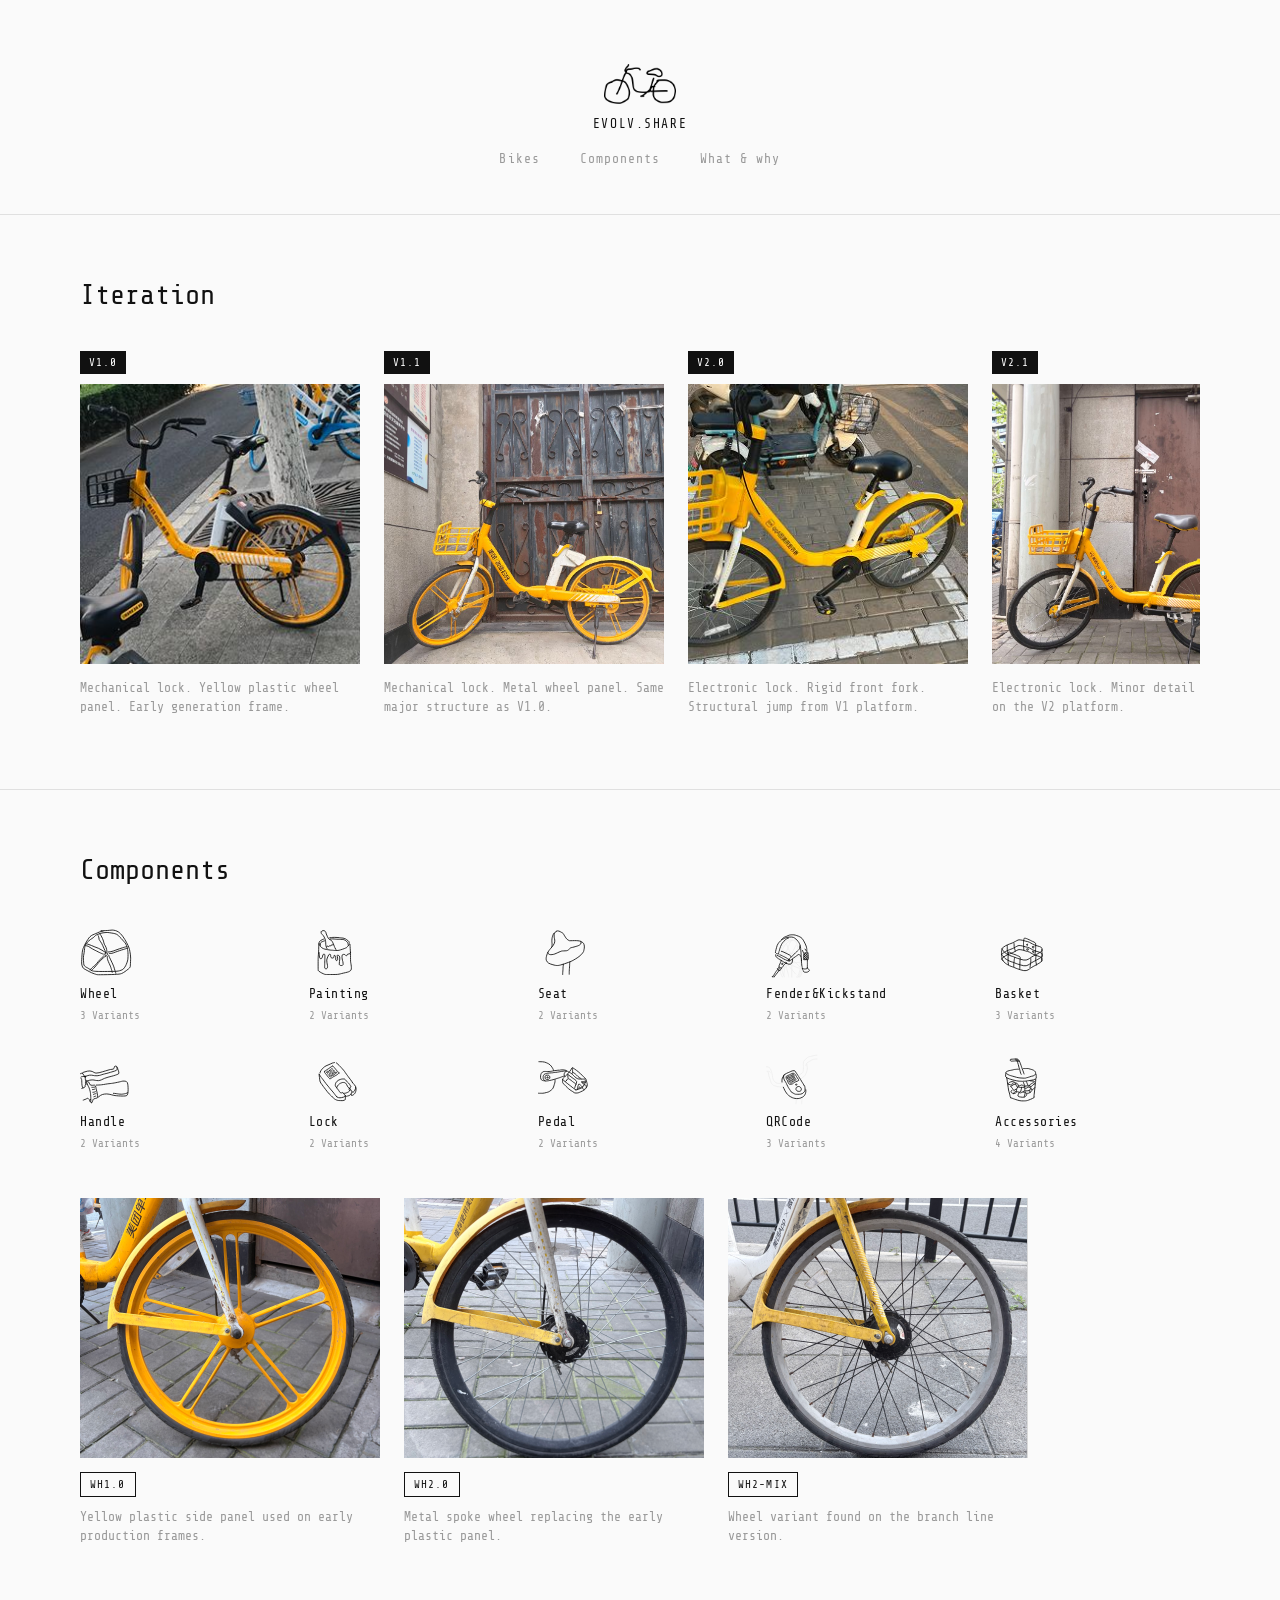
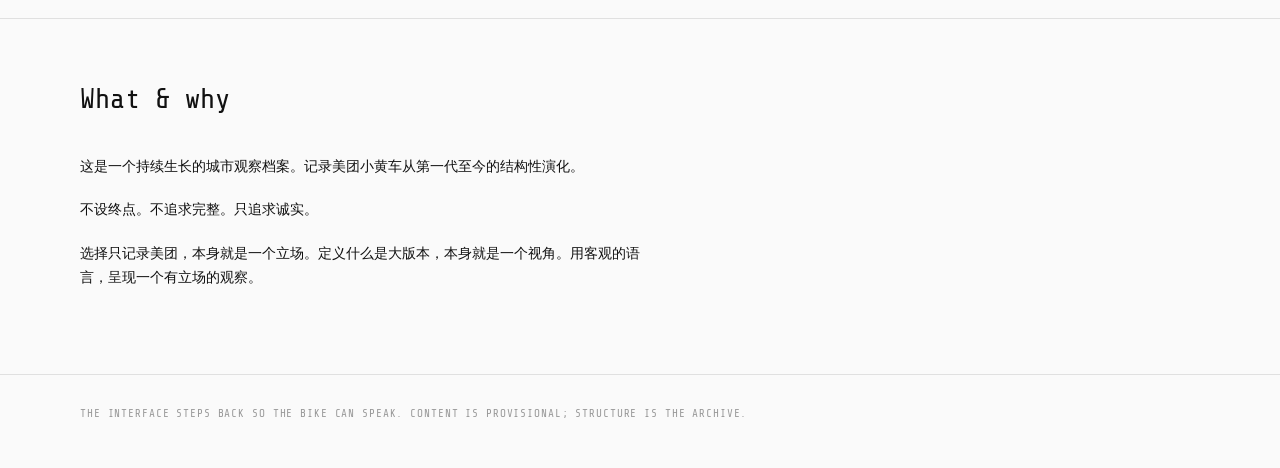
==== index.html @ 4252dbe6 "modal 白色卡片" ====
<!DOCTYPE html>
<html lang="en">
<head>
  <meta charset="UTF-8">
  <meta name="viewport" content="width=device-width, initial-scale=1.0">
  <title>Meituan Bike Archive</title>
  <link rel="preconnect" href="https://fonts.googleapis.com">
  <link rel="preconnect" href="https://fonts.gstatic.com" crossorigin>
  <link href="https://fonts.googleapis.com/css2?family=Share+Tech+Mono&display=swap" rel="stylesheet">
  <link rel="stylesheet" href="styles.css">
</head>
<body>

  <header class="site-header">
    <img class="site-logo" src="assets/icons/logo.png" alt="Meituan Bike Archive">
    <span class="site-title">Evolv.Share</span>
    <nav class="site-nav">
      <a href="#bikes">Bikes</a>
      <a href="#components">Components</a>
      <a href="#why">What &amp; why</a>
    </nav>
  </header>

  <main>

    <section class="section" id="bikes">
      <h2 class="section-label">Iteration</h2>
      <div class="carousel">
        <article class="bike-card">
          <span class="version-tag">V1.0</span>
          <div class="bike-img"><img src="assets/bikes/v1-0.jpg" alt="V1.0"></div>
          <p class="bike-desc">Mechanical lock. Yellow plastic wheel panel. Early generation frame.</p>
        </article>
        <article class="bike-card">
          <span class="version-tag">V1.1</span>
          <div class="bike-img"><img src="assets/bikes/v1-1.jpg" alt="V1.1"></div>
          <p class="bike-desc">Mechanical lock. Metal wheel panel. Same major structure as V1.0.</p>
        </article>
        <article class="bike-card">
          <span class="version-tag">V2.0</span>
          <div class="bike-img"><img src="assets/bikes/v2-0.jpg" alt="V2.0"></div>
          <p class="bike-desc">Electronic lock. Rigid front fork. Structural jump from V1 platform.</p>
        </article>
        <article class="bike-card">
          <span class="version-tag">V2.1</span>
          <div class="bike-img"><img src="assets/bikes/v2-1.jpg" alt="V2.1"></div>
          <p class="bike-desc">Electronic lock. Minor detail iteration on the V2 platform.</p>
        </article>
        <article class="bike-card">
          <span class="version-tag">V3.0</span>
          <div class="bike-img"><img src="assets/bikes/v3-0.jpg" alt="V3.0"></div>
          <p class="bike-desc">Electronic lock. Suspension fork. Current mainline version.</p>
        </article>
        <article class="bike-card branch">
          <span class="version-tag">MIX</span>
          <div class="bike-img"><img src="assets/bikes/v-mix.jpg" alt="Mix branch"></div>
          <p class="bike-desc">Branch line. Remolded front assembly. Did not continue as mainline.</p>
        </article>
      </div>
    </section>

    <section class="section" id="components">
      <h2 class="section-label">Components</h2>
      <div class="component-grid">
        <article class="component-card">
          <img src="assets/icons/icon-wheel.svg" alt="Wheel">
          <span class="comp-name">Wheel</span>
          <span class="comp-count">3 Variants</span>
        </article>
        <article class="component-card">
          <img src="assets/icons/icon-painting.svg" alt="Painting">
          <span class="comp-name">Painting</span>
          <span class="comp-count">2 Variants</span>
        </article>
        <article class="component-card">
          <img src="assets/icons/icon-seat.svg" alt="Seat">
          <span class="comp-name">Seat</span>
          <span class="comp-count">2 Variants</span>
        </article>
        <article class="component-card">
          <img src="assets/icons/icon-fender-kickstand.svg" alt="Fender & Kickstand">
          <span class="comp-name">Fender&amp;Kickstand</span>
          <span class="comp-count">2 Variants</span>
        </article>
        <article class="component-card">
          <img src="assets/icons/icon-basket.svg" alt="Basket">
          <span class="comp-name">Basket</span>
          <span class="comp-count">3 Variants</span>
        </article>
        <article class="component-card">
          <img src="assets/icons/icon-handle.svg" alt="Handle">
          <span class="comp-name">Handle</span>
          <span class="comp-count">2 Variants</span>
        </article>
        <article class="component-card">
          <img src="assets/icons/icon-lock.svg" alt="Lock">
          <span class="comp-name">Lock</span>
          <span class="comp-count">2 Variants</span>
        </article>
        <article class="component-card">
          <img src="assets/icons/icon-pedal.svg" alt="Pedal">
          <span class="comp-name">Pedal</span>
          <span class="comp-count">2 Variants</span>
        </article>
        <article class="component-card">
          <img src="assets/icons/icon-qrcode.svg" alt="QR Code">
          <span class="comp-name">QRCode</span>
          <span class="comp-count">3 Variants</span>
        </article>
        <article class="component-card">
          <img src="assets/icons/icon-accessories.svg" alt="Accessories">
          <span class="comp-name">Accessories</span>
          <span class="comp-count">4 Variants</span>
        </article>
      </div>
      <div class="carousel">
        <article class="variant-card">
          <div class="variant-img"><img src="assets/components/wh1-0.jpg" alt="WH1.0"></div>
          <span class="version-tag outline">WH1.0</span>
          <p class="bike-desc">Yellow plastic side panel used on early production frames.</p>
        </article>
        <article class="variant-card">
          <div class="variant-img"><img src="assets/components/wh2-0.jpg" alt="WH2.0"></div>
          <span class="version-tag outline">WH2.0</span>
          <p class="bike-desc">Metal spoke wheel replacing the early plastic panel.</p>
        </article>
        <article class="variant-card">
          <div class="variant-img"><img src="assets/components/wh2-mix.jpg" alt="WH2-MIX"></div>
          <span class="version-tag outline">WH2-MIX</span>
          <p class="bike-desc">Wheel variant found on the branch line version.</p>
        </article>
      </div>
    </section>

    <section class="section" id="why">
      <h2 class="section-label">What &amp; why</h2>
      <div class="about-text">
        <p>这是一个持续生长的城市观察档案。记录美团小黄车从第一代至今的结构性演化。</p>
        <p>不设终点。不追求完整。只追求诚实。</p>
        <p>选择只记录美团，本身就是一个立场。定义什么是大版本，本身就是一个视角。用客观的语言，呈现一个有立场的观察。</p>
      </div>
    </section>

  </main>

<!-- Modal -->
<div class="modal-backdrop" id="modal">
  <div class="modal-card">
    <div class="modal-strip" id="modal-strip"></div>
    <div class="modal-info">
      <span class="modal-version" id="modal-version"></span>
      <p class="modal-desc" id="modal-desc"></p>
    </div>
    <div class="modal-nav">
      <button id="btn-prev">← 查看上一代</button>
      <button id="btn-next">查看下一代 →</button>
    </div>
  </div>
</div>

<script>
  const bikes = Array.from(document.querySelectorAll('.bike-card'));
  const modal = document.getElementById('modal');
  const strip = document.getElementById('modal-strip');
  const modalVersion = document.getElementById('modal-version');
  const modalDesc = document.getElementById('modal-desc');
  const btnPrev = document.getElementById('btn-prev');
  const btnNext = document.getElementById('btn-next');
  let current = 0;
  let isButtonNav = false;
  let isPinching = false;

  bikes.forEach(card => {
    const slide = document.createElement('div');
    slide.className = 'modal-slide';
    const img = document.createElement('img');
    img.src = card.querySelector('img').src;
    slide.appendChild(img);
    strip.appendChild(slide);
  });

  function updateInfo() {
    const card = bikes[current];
    modalVersion.textContent = card.querySelector('.version-tag').textContent;
    modalDesc.textContent = card.querySelector('.bike-desc').textContent;
    btnPrev.hidden = current === 0;
    btnNext.hidden = current === bikes.length - 1;
  }

  function goTo(index, animated) {
    current = index;
    updateInfo();
    if (animated) isButtonNav = true;
    strip.scrollTo({ left: index * strip.clientWidth, behavior: animated ? 'smooth' : 'instant' });
  }

  function openModal(index) {
    modal.classList.add('is-open');
    document.body.style.overflow = 'hidden';
    goTo(index, false);
  }

  function closeModal() {
    modal.classList.remove('is-open');
    document.body.style.overflow = '';
  }

  bikes.forEach((card, i) => {
    card.style.cursor = 'pointer';
    card.addEventListener('click', () => openModal(i));
  });

  btnPrev.addEventListener('click', (e) => {
    e.stopPropagation();
    if (current > 0) goTo(current - 1, true);
  });

  btnNext.addEventListener('click', (e) => {
    e.stopPropagation();
    if (current < bikes.length - 1) goTo(current + 1, true);
  });

  strip.addEventListener('scroll', () => {
    if (isButtonNav) return;
    const index = Math.round(strip.scrollLeft / strip.clientWidth);
    if (index !== current) { current = index; updateInfo(); }
  });

  strip.addEventListener('scrollend', () => {
    isButtonNav = false;
  });

  modal.addEventListener('click', (e) => {
    if (!e.target.closest('.modal-card')) closeModal();
  });

  let startY = 0;
  strip.addEventListener('touchstart', (e) => {
    if (e.touches.length === 1) {
      startY = e.touches[0].clientY;
    } else {
      startY = -9999;
    }
  });
  strip.addEventListener('touchend', (e) => {
    if (e.touches.length === 0) {
      if (isPinching) {
        isPinching = false;
        return;
      }
      if (pinchScale === 1 && e.changedTouches[0].clientY - startY > 80) {
        closeModal();
      }
    }
  });

  let pinchScale = 1;
  let pinchStartDist = 0;

  strip.addEventListener('touchstart', (e) => {
    if (e.touches.length === 2) {
      isPinching = true;
      pinchStartDist = Math.hypot(
        e.touches[0].clientX - e.touches[1].clientX,
        e.touches[0].clientY - e.touches[1].clientY
      );
      const currentSlide = strip.querySelectorAll('.modal-slide')[current];
      const img = currentSlide?.querySelector('img');
      if (img) {
        const rect = img.getBoundingClientRect();
        const cx = (e.touches[0].clientX + e.touches[1].clientX) / 2;
        const cy = (e.touches[0].clientY + e.touches[1].clientY) / 2;
        const ox = ((cx - rect.left) / rect.width) * 100;
        const oy = ((cy - rect.top) / rect.height) * 100;
        img.style.transformOrigin = `${ox}% ${oy}%`;
        img.style.transition = 'none';
      }
    }
  });

  strip.addEventListener('touchmove', (e) => {
    if (e.touches.length === 2) {
      e.preventDefault();
      const dist = Math.hypot(
        e.touches[0].clientX - e.touches[1].clientX,
        e.touches[0].clientY - e.touches[1].clientY
      );
      const currentSlide = strip.querySelectorAll('.modal-slide')[current];
      const img = currentSlide?.querySelector('img');
      if (img) {
        pinchScale = Math.max(1, Math.min(3, dist / pinchStartDist));
        img.style.transform = `scale(${pinchScale})`;
      }
    }
  }, { passive: false });

  strip.addEventListener('touchend', (e) => {
    if (e.touches.length < 2) {
      const currentSlide = strip.querySelectorAll('.modal-slide')[current];
      const img = currentSlide?.querySelector('img');
      if (img && pinchScale !== 1) {
        img.style.transition = 'transform 0.3s ease';
        img.style.transform = 'scale(1)';
        pinchScale = 1;
      }
    }
  });
</script>

  <footer class="site-footer">
    <p>The interface steps back so the bike can speak. Content is provisional; structure is the archive.</p>
  </footer>

</body>
</html>
---- styles.css ----
html, body {
  background: #fafafa;
  min-height: 100%;
}

:root {
  --bg: #fafafa;
  --text: #111111;
  --text-dim: #999999;
  --card-bg: #dadada;
  --mono: "Share Tech Mono", ui-monospace, Menlo, monospace;
  --page-pad: 80px;
}

*, *::before, *::after { box-sizing: border-box; }

html { scroll-behavior: smooth; }

body {
  margin: 0;
  background: var(--bg);
  color: var(--text);
  font-family: var(--mono);
}

a { color: inherit; text-decoration: none; }

/* ── Header ── */
.site-header {
  display: flex;
  flex-direction: column;
  align-items: center;
  padding: 64px var(--page-pad) 48px;
  gap: 12px;
}

.site-logo {
  width: 72px;
  height: auto;
}

.site-title {
  font-size: 13px;
  letter-spacing: 0.12em;
  text-transform: uppercase;
}

.site-nav {
  display: flex;
  gap: 40px;
  margin-top: 8px;
}

.site-nav a {
  font-size: 13px;
  letter-spacing: 0.08em;
  color: var(--text-dim);
}

.site-nav a:hover { color: var(--text); }

/* ── Sections ── */
.section {
  padding: 64px var(--page-pad);
  border-top: 1px solid #e0e0e0;
}

.section-label {
  margin: 0 0 40px;
  font-size: 28px;
  font-weight: 400;
}

/* ── Carousel ── */
.carousel {
  display: flex;
  gap: 24px;
  overflow-x: auto;
  overflow-y: hidden;
  padding-bottom: 8px;
  scroll-snap-type: x proximity;
  scrollbar-width: none;
}
.carousel::-webkit-scrollbar { display: none; }

/* ── Bike card ── */
.bike-card {
  flex: 0 0 280px;
  scroll-snap-align: start;
}

.bike-card.branch { opacity: 0.6; }

.bike-img {
  aspect-ratio: 1 / 1;
  background: var(--card-bg);
  overflow: hidden;
  margin-bottom: 14px;
}

.bike-img img {
  width: 100%;
  height: 100%;
  object-fit: cover;
  display: block;
}

.version-tag {
  display: inline-block;
  font-size: 11px;
  letter-spacing: 0.1em;
  padding: 5px 9px;
  margin-bottom: 10px;
  background: var(--text);
  color: #fff;
}

.version-tag.outline {
  background: transparent;
  color: var(--text);
  border: 1px solid var(--text);
}

.bike-desc {
  margin: 0;
  font-size: 13px;
  line-height: 1.5;
  color: var(--text-dim);
}

/* ── Component grid ── */
.component-grid {
  display: grid;
  grid-template-columns: repeat(5, 1fr);
  gap: 32px 24px;
  margin-bottom: 48px;
}

.component-card {
  display: flex;
  flex-direction: column;
  align-items: flex-start;
  gap: 8px;
}

.component-card img {
  width: 52px;
  height: 52px;
  object-fit: contain;
}

.comp-name {
  font-size: 13px;
  letter-spacing: 0.04em;
}

.comp-count {
  font-size: 11px;
  color: var(--text-dim);
}

/* ── Variant card ── */
.variant-card {
  flex: 0 0 300px;
  scroll-snap-align: start;
}

.variant-img {
  height: 260px;
  background: var(--card-bg);
  overflow: hidden;
  margin-bottom: 14px;
}

.variant-img img {
  width: 100%;
  height: 100%;
  object-fit: cover;
  display: block;
}

/* ── About ── */
.about-text {
  max-width: 560px;
}

.about-text p {
  margin: 0 0 20px;
  font-size: 14px;
  line-height: 1.7;
}

/* ── Footer ── */
.site-footer {
  padding: 32px var(--page-pad) 48px;
  border-top: 1px solid #e0e0e0;
}

.site-footer p {
  margin: 0;
  font-size: 11px;
  letter-spacing: 0.08em;
  text-transform: uppercase;
  color: var(--text-dim);
}

/* ── Responsive ── */
@media (max-width: 900px) {
  :root { --page-pad: 24px; }
  .component-grid { grid-template-columns: repeat(3, 1fr); }
  .bike-card { flex: 0 0 220px; }
}

@media (max-width: 600px) {
  .component-grid { grid-template-columns: repeat(2, 1fr); }
  .site-nav { gap: 24px; }
}

/* ── Modal ── */
.modal-backdrop {
  display: flex;
  flex-direction: column;
  align-items: center;
  justify-content: center;
  position: fixed;
  inset: 0;
  background: rgba(0,0,0,0.92);
  z-index: 100;
  opacity: 0;
  pointer-events: none;
  transition: opacity 0.25s ease;
  padding: clamp(16px, 5vw, 48px);
  padding-top: clamp(16px, 8vh, 64px);
  padding-bottom: clamp(16px, 12vh, 80px);
}

.modal-backdrop.is-open {
  opacity: 1;
  pointer-events: all;
  overflow: hidden;
  touch-action: none;
}

.modal-card {
  width: min(390px, 100%);
  background: #fff;
  display: flex;
  flex-direction: column;
  overflow: hidden;
}

.modal-strip {
  width: 100%;
  aspect-ratio: 1 / 1;
  display: flex;
  overflow-x: scroll;
  scroll-snap-type: x mandatory;
  scrollbar-width: none;
  -webkit-overflow-scrolling: touch;
}

.modal-strip::-webkit-scrollbar { display: none; }

.modal-slide {
  flex: 0 0 100%;
  scroll-snap-align: start;
  display: flex;
  align-items: center;
  justify-content: center;
}

.modal-slide img {
  width: 100%;
  height: 100%;
  object-fit: cover;
  display: block;
}

.modal-info {
  padding: clamp(16px, 4vw, 24px) clamp(16px, 4vw, 24px) 0;
}

.modal-version {
  display: inline-block;
  font-size: 11px;
  letter-spacing: 0.1em;
  padding: 5px 9px;
  border: 1px solid #111;
  margin-bottom: 14px;
  font-family: var(--mono);
}

.modal-desc {
  margin: 0;
  font-size: 13px;
  line-height: 1.6;
  color: #111;
  font-family: var(--mono);
}

.modal-nav {
  display: flex;
  justify-content: space-between;
  padding: clamp(16px, 4vw, 24px);
}

.modal-nav button {
  background: none;
  border: none;
  color: #111;
  font-family: var(--mono);
  font-size: 13px;
  letter-spacing: 0.06em;
  cursor: pointer;
  padding: 0;
  opacity: 0.6;
}

.modal-nav button:hover { opacity: 1; }

.modal-nav button[hidden] {
  visibility: hidden;
  pointer-events: none;
}

.modal-backdrop.is-open {
  opacity: 1;
  transform: scale(1);
  pointer-events: all;
  overflow: hidden;
  touch-action: none;
}

.modal-strip {
  flex: 1;
  display: flex;
  overflow-x: scroll;
  scroll-snap-type: x mandatory;
  scrollbar-width: none;
  -webkit-overflow-scrolling: touch;
}

.modal-strip::-webkit-scrollbar { display: none; }

.modal-slide {
  flex: 0 0 100%;
  scroll-snap-align: start;
  display: flex;
  align-items: center;
  justify-content: center;
  padding: 48px 24px 0;
}

.modal-slide img {
  max-width: 100%;
  max-height: 100%;
  object-fit: contain;
}

.modal-info {
  padding: 24px 32px;
  color: #fff;
}

.modal-version {
  display: inline-block;
  color: #111;
  font-size: 11px;
  letter-spacing: 0.1em;
  padding: 5px 9px;
  border: 1px solid #111;
  margin-bottom: 14px;
}

.modal-desc {
  margin: 0;
  color: #111;
  font-size: 13px;
  line-height: 1.6;
  font-family: var(--mono);
}

.modal-nav {
  display: flex;
  justify-content: space-between;
  padding: 16px 32px 40px;
}

.modal-nav button {
  background: none;
  border: none;
  color: #111;
  font-family: var(--mono);
  font-size: 13px;
  letter-spacing: 0.06em;
  cursor: pointer;
  padding: 0;
  opacity: 0.8;
}

.modal-nav button:hover { opacity: 1; }
.modal-nav button[hidden] {
  display: block;
  visibility: hidden;
  pointer-events: none;
}
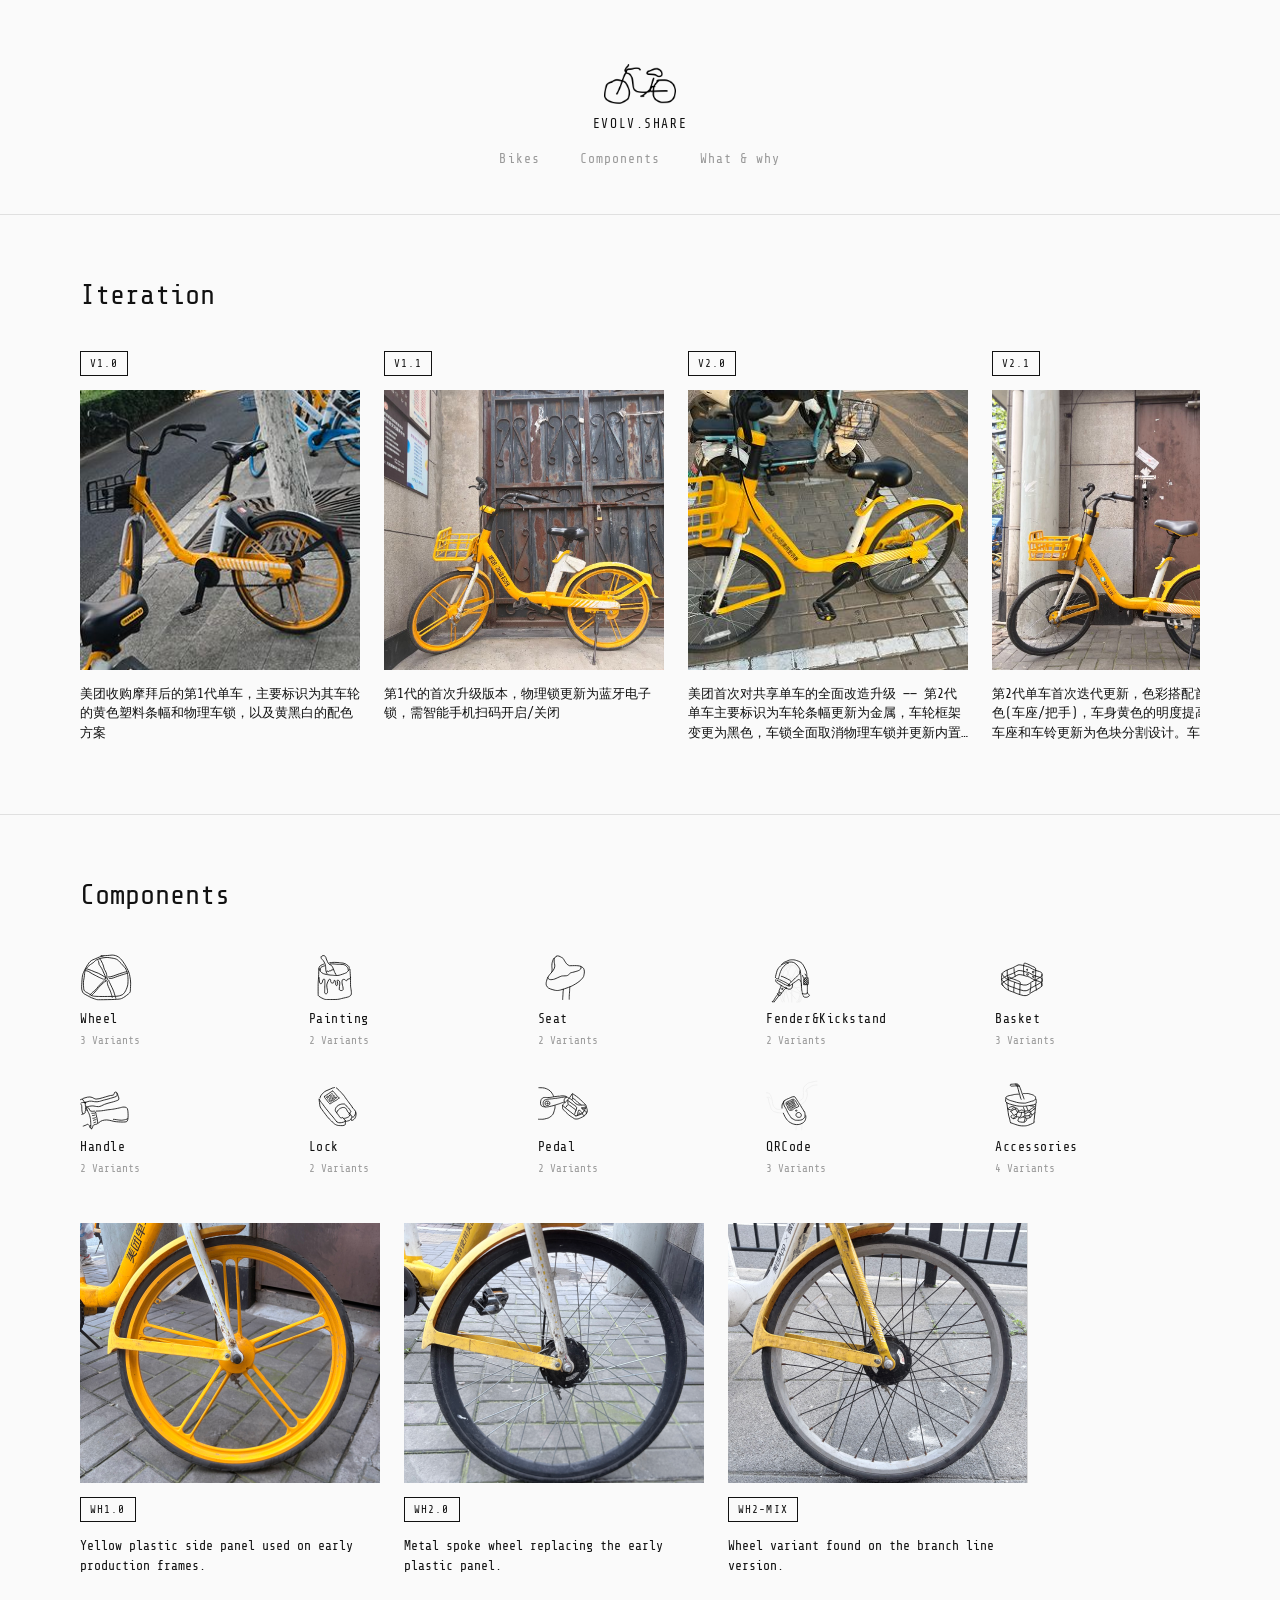
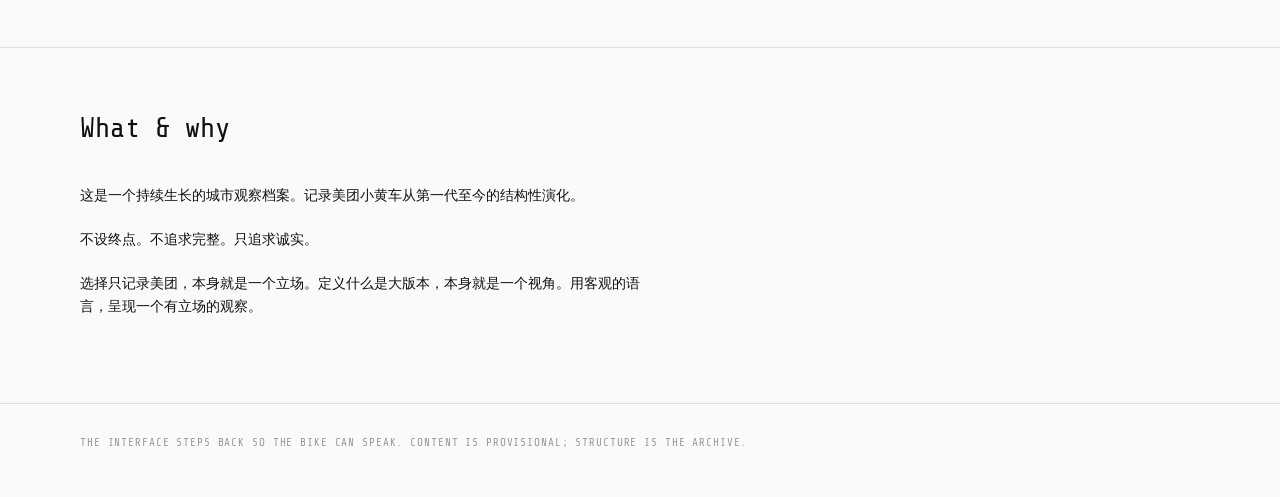
==== commit 095571e5: "更新单车描述为中文并改进modal交互设计" ====
--- a/index.html
+++ b/index.html
@@ -29,32 +29,37 @@
         <article class="bike-card">
           <span class="version-tag">V1.0</span>
           <div class="bike-img"><img src="assets/bikes/v1-0.jpg" alt="V1.0"></div>
-          <p class="bike-desc">Mechanical lock. Yellow plastic wheel panel. Early generation frame.</p>
+          <p class="bike-desc">美团收购摩拜后的第1代单车，主要标识为其车轮的黄色塑料条幅和物理车锁，以及黄黑白的配色方案</p>
         </article>
         <article class="bike-card">
           <span class="version-tag">V1.1</span>
           <div class="bike-img"><img src="assets/bikes/v1-1.jpg" alt="V1.1"></div>
-          <p class="bike-desc">Mechanical lock. Metal wheel panel. Same major structure as V1.0.</p>
+          <p class="bike-desc">第1代的首次升级版本，物理锁更新为蓝牙电子锁，需智能手机扫码开启/关闭</p>
         </article>
         <article class="bike-card">
           <span class="version-tag">V2.0</span>
           <div class="bike-img"><img src="assets/bikes/v2-0.jpg" alt="V2.0"></div>
-          <p class="bike-desc">Electronic lock. Rigid front fork. Structural jump from V1 platform.</p>
+          <p class="bike-desc">美团首次对共享单车的全面改造升级 —— 第2代单车主要标识为车轮条幅更新为金属，车轮框架变更为黑色，车锁全面取消物理车锁并更新内置于车轮的电子锁，车座厚度略有增加，车把手引入更多人体工学设计，目前市面上数量最多的是就是2代单车及其变体版本</p>
         </article>
         <article class="bike-card">
           <span class="version-tag">V2.1</span>
           <div class="bike-img"><img src="assets/bikes/v2-1.jpg" alt="V2.1"></div>
-          <p class="bike-desc">Electronic lock. Minor detail iteration on the V2 platform.</p>
+          <p class="bike-desc">第2代单车首次迭代更新，色彩搭配首次加入了灰色(车座/把手)，车身黄色的明度提高，车架，车座和车铃更新为色块分割设计。车座再次加宽加厚，把手进一步引入人体工学。</p>
+        </article>
+        <article class="bike-card">
+          <span class="version-tag">V2-MIX1</span>
+          <div class="bike-img"><img src="assets/bikes/v-mix.jpg" alt="Mix branch"></div>
+          <p class="bike-desc">第二代单车的混合版本，属于旁支版本。车头部件重新开模，造型语言与主干版本明显分化。推测出现于第二代早期。最终未在此方向上继续迭代，该版本就此成为演化树上的一个孤立节点</p>
         </article>
         <article class="bike-card">
           <span class="version-tag">V3.0</span>
           <div class="bike-img"><img src="assets/bikes/v3-0.jpg" alt="V3.0"></div>
-          <p class="bike-desc">Electronic lock. Suspension fork. Current mainline version.</p>
-        </article>
-        <article class="bike-card branch">
-          <span class="version-tag">MIX</span>
-          <div class="bike-img"><img src="assets/bikes/v-mix.jpg" alt="Mix branch"></div>
-          <p class="bike-desc">Branch line. Remolded front assembly. Did not continue as mainline.</p>
+          <p class="bike-desc">全面改造升级为第3代 —— 颜色方面取消了色块设计，车轮框架部分变更为黄色，灰色沿用在了链条罩和把手部分。功能方面首次引用了手机夹架和前叉减震。座椅进一步增厚增大，齿轮盘添加了防护罩，二维码后移至车尾灯位置</p>
+        </article>
+        <article class="bike-card">
+          <span class="version-tag">V3.1</span>
+          <div class="bike-img"><img src="assets/bikes/v3-1.jpg" alt="V3.1"></div>
+          <p class="bike-desc">全面改造升级为第3代 —— 颜色方面取消了色块设计，车轮框架部分变更为黄色，灰色沿用在了链条罩和把手部分。功能方面首次引用了手机夹架和前叉减震。座椅进一步增厚增大，齿轮盘添加了防护罩，二维码后移至车尾灯位置</p>
         </article>
       </div>
     </section>
@@ -148,12 +153,8 @@
   <div class="modal-card">
     <div class="modal-strip" id="modal-strip"></div>
     <div class="modal-info">
-      <span class="modal-version" id="modal-version"></span>
+      <div class="modal-tags" id="modal-tags"></div>
       <p class="modal-desc" id="modal-desc"></p>
-    </div>
-    <div class="modal-nav">
-      <button id="btn-prev">← 查看上一代</button>
-      <button id="btn-next">查看下一代 →</button>
     </div>
   </div>
 </div>
@@ -162,10 +163,8 @@
   const bikes = Array.from(document.querySelectorAll('.bike-card'));
   const modal = document.getElementById('modal');
   const strip = document.getElementById('modal-strip');
-  const modalVersion = document.getElementById('modal-version');
+  const modalTags = document.getElementById('modal-tags');
   const modalDesc = document.getElementById('modal-desc');
-  const btnPrev = document.getElementById('btn-prev');
-  const btnNext = document.getElementById('btn-next');
   let current = 0;
   let isButtonNav = false;
   let isPinching = false;
@@ -177,14 +176,26 @@
     img.src = card.querySelector('img').src;
     slide.appendChild(img);
     strip.appendChild(slide);
+
+    const tag = document.createElement('button');
+    tag.className = 'modal-tag';
+    tag.type = 'button';
+    tag.textContent = card.querySelector('.version-tag').textContent;
+    tag.addEventListener('click', (e) => {
+      e.stopPropagation();
+      goTo(bikes.indexOf(card), false);
+    });
+    modalTags.appendChild(tag);
   });
 
   function updateInfo() {
     const card = bikes[current];
-    modalVersion.textContent = card.querySelector('.version-tag').textContent;
     modalDesc.textContent = card.querySelector('.bike-desc').textContent;
-    btnPrev.hidden = current === 0;
-    btnNext.hidden = current === bikes.length - 1;
+    const tags = Array.from(modalTags.querySelectorAll('.modal-tag'));
+    tags.forEach((tag, index) => {
+      tag.classList.toggle('is-active', index === current);
+    });
+    tags[current]?.scrollIntoView({ behavior: 'smooth', block: 'nearest', inline: 'center' });
   }
 
   function goTo(index, animated) {
@@ -208,16 +219,6 @@
   bikes.forEach((card, i) => {
     card.style.cursor = 'pointer';
     card.addEventListener('click', () => openModal(i));
-  });
-
-  btnPrev.addEventListener('click', (e) => {
-    e.stopPropagation();
-    if (current > 0) goTo(current - 1, true);
-  });
-
-  btnNext.addEventListener('click', (e) => {
-    e.stopPropagation();
-    if (current < bikes.length - 1) goTo(current + 1, true);
   });
 
   strip.addEventListener('scroll', () => {
--- a/styles.css
+++ b/styles.css
@@ -110,9 +110,9 @@
   font-size: 11px;
   letter-spacing: 0.1em;
   padding: 5px 9px;
-  margin-bottom: 10px;
-  background: var(--text);
-  color: #fff;
+  border: 1px solid #111;
+  margin-bottom: 14px;
+  font-family: var(--mono);
 }
 
 .version-tag.outline {
@@ -125,7 +125,15 @@
   margin: 0;
   font-size: 13px;
   line-height: 1.5;
-  color: var(--text-dim);
+  color: #111;
+}
+
+.bike-card .bike-desc {
+  display: -webkit-box;
+  line-clamp: 3;
+  -webkit-line-clamp: 3;
+  -webkit-box-orient: vertical;
+  overflow: hidden;
 }
 
 /* ── Component grid ── */
@@ -229,9 +237,6 @@
   opacity: 0;
   pointer-events: none;
   transition: opacity 0.25s ease;
-  padding: clamp(16px, 5vw, 48px);
-  padding-top: clamp(16px, 8vh, 64px);
-  padding-bottom: clamp(16px, 12vh, 80px);
 }
 
 .modal-backdrop.is-open {
@@ -242,7 +247,8 @@
 }
 
 .modal-card {
-  width: min(390px, 100%);
+  width: min(390px, 100vw);
+  aspect-ratio: 390 / 541;
   background: #fff;
   display: flex;
   flex-direction: column;
@@ -265,19 +271,51 @@
   flex: 0 0 100%;
   scroll-snap-align: start;
   display: flex;
-  align-items: center;
+  align-items: flex-start;
   justify-content: center;
 }
 
 .modal-slide img {
   width: 100%;
-  height: 100%;
+  aspect-ratio: 1 / 1;
   object-fit: cover;
   display: block;
 }
 
 .modal-info {
-  padding: clamp(16px, 4vw, 24px) clamp(16px, 4vw, 24px) 0;
+  flex: 1;
+  padding: clamp(16px, 4vw, 24px) clamp(16px, 4vw, 24px) 32px;
+  overflow: hidden;
+}
+
+.modal-tags {
+  display: flex;
+  gap: 8px;
+  overflow-x: auto;
+  scrollbar-width: none;
+  -webkit-overflow-scrolling: touch;
+  margin-bottom: 20px;
+}
+
+.modal-tags::-webkit-scrollbar { display: none; }
+
+.modal-tag {
+  flex: 0 0 auto;
+  background: none;
+  border: 1px solid #111;
+  color: #111;
+  font-family: var(--mono);
+  font-size: 11px;
+  letter-spacing: 0.1em;
+  cursor: pointer;
+  padding: 5px 9px;
+  opacity: 0.35;
+}
+
+.modal-tag.is-active {
+  background: #111;
+  color: #fff;
+  opacity: 1;
 }
 
 .modal-version {
@@ -321,86 +359,4 @@
 .modal-nav button[hidden] {
   visibility: hidden;
   pointer-events: none;
-}
-
-.modal-backdrop.is-open {
-  opacity: 1;
-  transform: scale(1);
-  pointer-events: all;
-  overflow: hidden;
-  touch-action: none;
-}
-
-.modal-strip {
-  flex: 1;
-  display: flex;
-  overflow-x: scroll;
-  scroll-snap-type: x mandatory;
-  scrollbar-width: none;
-  -webkit-overflow-scrolling: touch;
-}
-
-.modal-strip::-webkit-scrollbar { display: none; }
-
-.modal-slide {
-  flex: 0 0 100%;
-  scroll-snap-align: start;
-  display: flex;
-  align-items: center;
-  justify-content: center;
-  padding: 48px 24px 0;
-}
-
-.modal-slide img {
-  max-width: 100%;
-  max-height: 100%;
-  object-fit: contain;
-}
-
-.modal-info {
-  padding: 24px 32px;
-  color: #fff;
-}
-
-.modal-version {
-  display: inline-block;
-  color: #111;
-  font-size: 11px;
-  letter-spacing: 0.1em;
-  padding: 5px 9px;
-  border: 1px solid #111;
-  margin-bottom: 14px;
-}
-
-.modal-desc {
-  margin: 0;
-  color: #111;
-  font-size: 13px;
-  line-height: 1.6;
-  font-family: var(--mono);
-}
-
-.modal-nav {
-  display: flex;
-  justify-content: space-between;
-  padding: 16px 32px 40px;
-}
-
-.modal-nav button {
-  background: none;
-  border: none;
-  color: #111;
-  font-family: var(--mono);
-  font-size: 13px;
-  letter-spacing: 0.06em;
-  cursor: pointer;
-  padding: 0;
-  opacity: 0.8;
-}
-
-.modal-nav button:hover { opacity: 1; }
-.modal-nav button[hidden] {
-  display: block;
-  visibility: hidden;
-  pointer-events: none;
 }
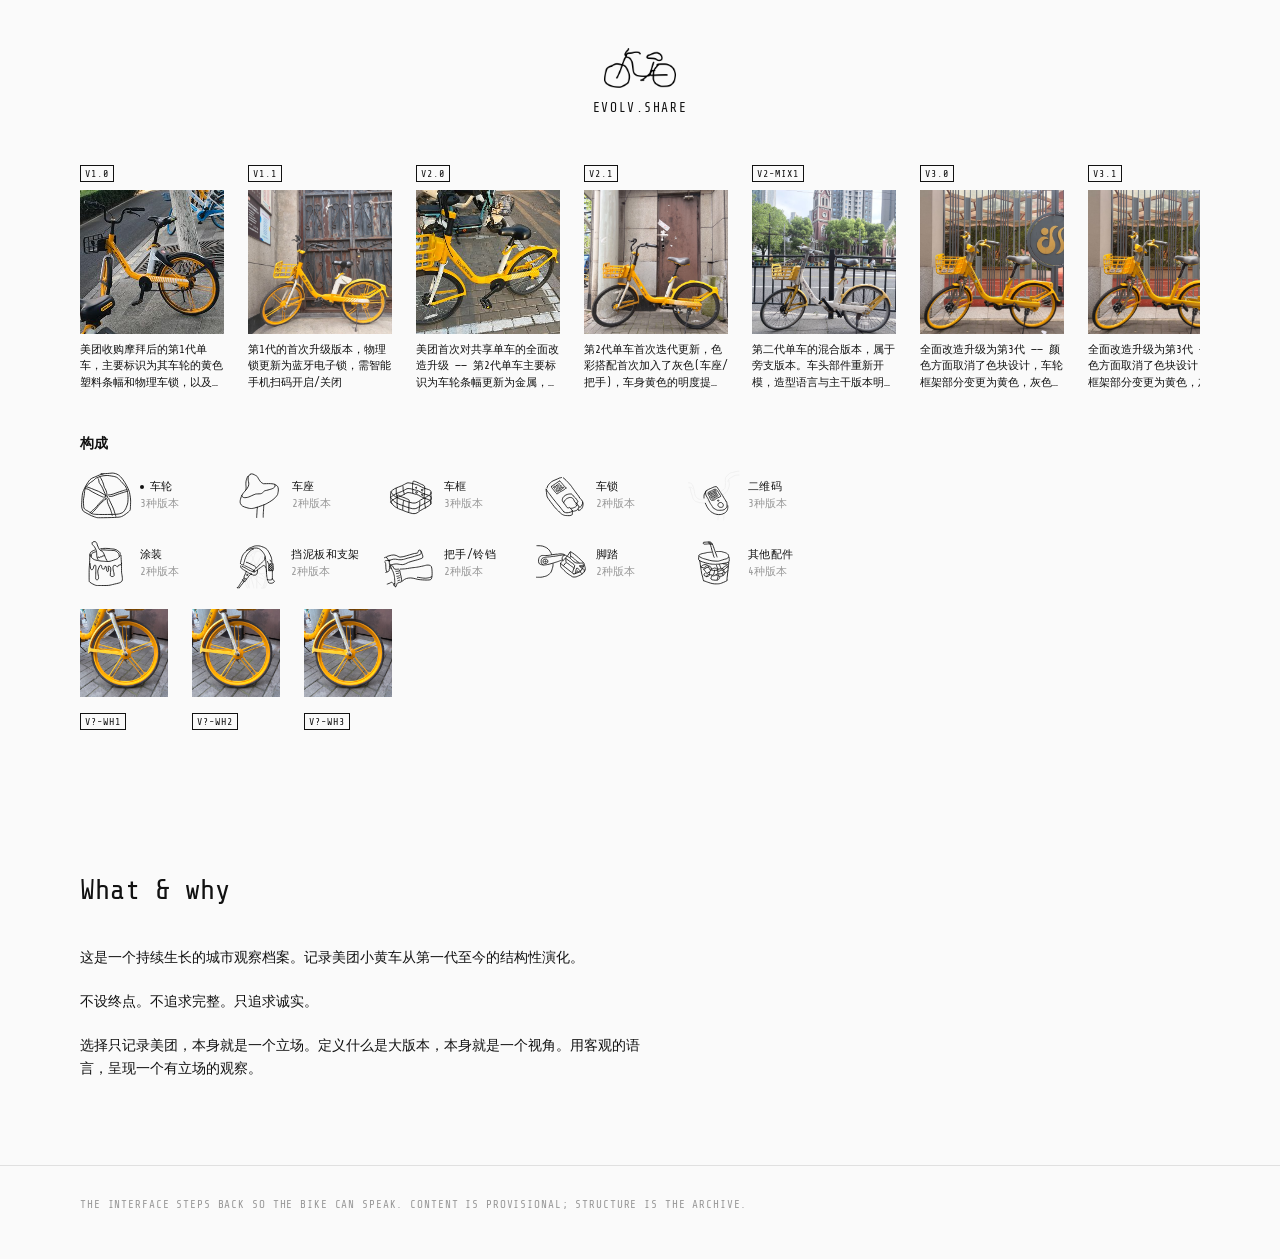
==== commit 6e8a2963: "首页与构成板块重构 - 精简 header: 去 nav 与 Iteration 标题, 移除 Wake Lock 脚本 - 修复 iOS Safari 下拉露黑底 - modal 白框改为内容驱动自" ====
--- a/index.html
+++ b/index.html
@@ -3,6 +3,8 @@
 <head>
   <meta charset="UTF-8">
   <meta name="viewport" content="width=device-width, initial-scale=1.0">
+  <meta name="theme-color" content="#fafafa" media="(prefers-color-scheme: light)">
+  <meta name="theme-color" content="#fafafa" media="(prefers-color-scheme: dark)">
   <title>Meituan Bike Archive</title>
   <link rel="preconnect" href="https://fonts.googleapis.com">
   <link rel="preconnect" href="https://fonts.gstatic.com" crossorigin>
@@ -14,17 +16,11 @@
   <header class="site-header">
     <img class="site-logo" src="assets/icons/logo.png" alt="Meituan Bike Archive">
     <span class="site-title">Evolv.Share</span>
-    <nav class="site-nav">
-      <a href="#bikes">Bikes</a>
-      <a href="#components">Components</a>
-      <a href="#why">What &amp; why</a>
-    </nav>
   </header>
 
   <main>
 
     <section class="section" id="bikes">
-      <h2 class="section-label">Iteration</h2>
       <div class="carousel">
         <article class="bike-card">
           <span class="version-tag">V1.0</span>
@@ -65,76 +61,80 @@
     </section>
 
     <section class="section" id="components">
-      <h2 class="section-label">Components</h2>
+      <h2 class="section-label">构成</h2>
       <div class="component-grid">
-        <article class="component-card">
+        <article class="component-card" data-key="wheel">
           <img src="assets/icons/icon-wheel.svg" alt="Wheel">
-          <span class="comp-name">Wheel</span>
-          <span class="comp-count">3 Variants</span>
-        </article>
-        <article class="component-card">
+          <span class="comp-text">
+            <span class="comp-name">车轮</span>
+            <span class="comp-count">3种版本</span>
+          </span>
+        </article>
+        <article class="component-card" data-key="painting">
           <img src="assets/icons/icon-painting.svg" alt="Painting">
-          <span class="comp-name">Painting</span>
-          <span class="comp-count">2 Variants</span>
-        </article>
-        <article class="component-card">
+          <span class="comp-text">
+            <span class="comp-name">涂装</span>
+            <span class="comp-count">2种版本</span>
+          </span>
+        </article>
+        <article class="component-card" data-key="seat">
           <img src="assets/icons/icon-seat.svg" alt="Seat">
-          <span class="comp-name">Seat</span>
-          <span class="comp-count">2 Variants</span>
-        </article>
-        <article class="component-card">
+          <span class="comp-text">
+            <span class="comp-name">车座</span>
+            <span class="comp-count">2种版本</span>
+          </span>
+        </article>
+        <article class="component-card" data-key="fender">
           <img src="assets/icons/icon-fender-kickstand.svg" alt="Fender & Kickstand">
-          <span class="comp-name">Fender&amp;Kickstand</span>
-          <span class="comp-count">2 Variants</span>
-        </article>
-        <article class="component-card">
+          <span class="comp-text">
+            <span class="comp-name">挡泥板和支架</span>
+            <span class="comp-count">2种版本</span>
+          </span>
+        </article>
+        <article class="component-card" data-key="basket">
           <img src="assets/icons/icon-basket.svg" alt="Basket">
-          <span class="comp-name">Basket</span>
-          <span class="comp-count">3 Variants</span>
-        </article>
-        <article class="component-card">
+          <span class="comp-text">
+            <span class="comp-name">车框</span>
+            <span class="comp-count">3种版本</span>
+          </span>
+        </article>
+        <article class="component-card" data-key="handle">
           <img src="assets/icons/icon-handle.svg" alt="Handle">
-          <span class="comp-name">Handle</span>
-          <span class="comp-count">2 Variants</span>
-        </article>
-        <article class="component-card">
+          <span class="comp-text">
+            <span class="comp-name">把手/铃铛</span>
+            <span class="comp-count">2种版本</span>
+          </span>
+        </article>
+        <article class="component-card" data-key="lock">
           <img src="assets/icons/icon-lock.svg" alt="Lock">
-          <span class="comp-name">Lock</span>
-          <span class="comp-count">2 Variants</span>
-        </article>
-        <article class="component-card">
+          <span class="comp-text">
+            <span class="comp-name">车锁</span>
+            <span class="comp-count">2种版本</span>
+          </span>
+        </article>
+        <article class="component-card" data-key="pedal">
           <img src="assets/icons/icon-pedal.svg" alt="Pedal">
-          <span class="comp-name">Pedal</span>
-          <span class="comp-count">2 Variants</span>
-        </article>
-        <article class="component-card">
+          <span class="comp-text">
+            <span class="comp-name">脚踏</span>
+            <span class="comp-count">2种版本</span>
+          </span>
+        </article>
+        <article class="component-card" data-key="qrcode">
           <img src="assets/icons/icon-qrcode.svg" alt="QR Code">
-          <span class="comp-name">QRCode</span>
-          <span class="comp-count">3 Variants</span>
-        </article>
-        <article class="component-card">
+          <span class="comp-text">
+            <span class="comp-name">二维码</span>
+            <span class="comp-count">3种版本</span>
+          </span>
+        </article>
+        <article class="component-card" data-key="accessories">
           <img src="assets/icons/icon-accessories.svg" alt="Accessories">
-          <span class="comp-name">Accessories</span>
-          <span class="comp-count">4 Variants</span>
+          <span class="comp-text">
+            <span class="comp-name">其他配件</span>
+            <span class="comp-count">4种版本</span>
+          </span>
         </article>
       </div>
-      <div class="carousel">
-        <article class="variant-card">
-          <div class="variant-img"><img src="assets/components/wh1-0.jpg" alt="WH1.0"></div>
-          <span class="version-tag outline">WH1.0</span>
-          <p class="bike-desc">Yellow plastic side panel used on early production frames.</p>
-        </article>
-        <article class="variant-card">
-          <div class="variant-img"><img src="assets/components/wh2-0.jpg" alt="WH2.0"></div>
-          <span class="version-tag outline">WH2.0</span>
-          <p class="bike-desc">Metal spoke wheel replacing the early plastic panel.</p>
-        </article>
-        <article class="variant-card">
-          <div class="variant-img"><img src="assets/components/wh2-mix.jpg" alt="WH2-MIX"></div>
-          <span class="version-tag outline">WH2-MIX</span>
-          <p class="bike-desc">Wheel variant found on the branch line version.</p>
-        </article>
-      </div>
+      <div class="carousel" id="variant-carousel"></div>
     </section>
 
     <section class="section" id="why">
@@ -160,6 +160,52 @@
 </div>
 
 <script>
+  // ── 构成板块：组件 nav + 变体 carousel ──
+  const componentSpecs = {
+    wheel:       { abbr: 'WH', count: 3 },
+    painting:    { abbr: 'PT', count: 2 },
+    seat:        { abbr: 'ST', count: 2 },
+    fender:      { abbr: 'FK', count: 2 },
+    basket:      { abbr: 'BK', count: 3 },
+    handle:      { abbr: 'HD', count: 2 },
+    lock:        { abbr: 'LK', count: 2 },
+    pedal:       { abbr: 'PD', count: 2 },
+    qrcode:      { abbr: 'QR', count: 3 },
+    accessories: { abbr: 'AC', count: 4 },
+  };
+  const PLACEHOLDER_IMG = 'assets/components/wh1-0.jpg';
+
+  const componentCards = Array.from(document.querySelectorAll('.component-card'));
+  const variantCarousel = document.getElementById('variant-carousel');
+
+  function renderVariants(key) {
+    const spec = componentSpecs[key];
+    if (!spec) return;
+    variantCarousel.innerHTML = '';
+    for (let i = 1; i <= spec.count; i++) {
+      const card = document.createElement('article');
+      card.className = 'variant-card';
+      card.innerHTML = `
+        <div class="variant-img"><img src="${PLACEHOLDER_IMG}" alt="V?-${spec.abbr}${i}"></div>
+        <span class="version-tag outline">V?-${spec.abbr}${i}</span>
+      `;
+      variantCarousel.appendChild(card);
+    }
+    variantCarousel.scrollLeft = 0;
+  }
+
+  function selectComponent(key) {
+    componentCards.forEach(c => c.classList.toggle('is-active', c.dataset.key === key));
+    renderVariants(key);
+  }
+
+  componentCards.forEach(card => {
+    card.style.cursor = 'pointer';
+    card.addEventListener('click', () => selectComponent(card.dataset.key));
+  });
+
+  selectComponent('wheel');
+
   const bikes = Array.from(document.querySelectorAll('.bike-card'));
   const modal = document.getElementById('modal');
   const strip = document.getElementById('modal-strip');
--- a/styles.css
+++ b/styles.css
@@ -1,6 +1,8 @@
 html, body {
   background: #fafafa;
-  min-height: 100%;
+  min-height: 100vh;
+  color-scheme: light;
+  overscroll-behavior: none;
 }
 
 :root {
@@ -30,8 +32,17 @@
   display: flex;
   flex-direction: column;
   align-items: center;
-  padding: 64px var(--page-pad) 48px;
+  padding: 48px var(--page-pad) 0;
   gap: 12px;
+}
+
+#bikes.section {
+  padding-top: 48px;
+  padding-bottom: 28px;
+}
+
+#components.section {
+  padding-top: 8px;
 }
 
 .site-logo {
@@ -62,13 +73,18 @@
 /* ── Sections ── */
 .section {
   padding: 64px var(--page-pad);
-  border-top: 1px solid #e0e0e0;
 }
 
 .section-label {
   margin: 0 0 40px;
   font-size: 28px;
   font-weight: 400;
+}
+
+#components .section-label {
+  font-size: 14px;
+  margin-bottom: 16px;
+  font-weight: 600;
 }
 
 /* ── Carousel ── */
@@ -85,7 +101,7 @@
 
 /* ── Bike card ── */
 .bike-card {
-  flex: 0 0 280px;
+  flex: 0 0 144px;
   scroll-snap-align: start;
 }
 
@@ -95,7 +111,7 @@
   aspect-ratio: 1 / 1;
   background: var(--card-bg);
   overflow: hidden;
-  margin-bottom: 14px;
+  margin-bottom: 8px;
 }
 
 .bike-img img {
@@ -107,11 +123,12 @@
 
 .version-tag {
   display: inline-block;
-  font-size: 11px;
+  font-size: 10px;
+  font-weight: 400;
   letter-spacing: 0.1em;
-  padding: 5px 9px;
+  padding: 2px 4px;
   border: 1px solid #111;
-  margin-bottom: 14px;
+  margin-bottom: 8px;
   font-family: var(--mono);
 }
 
@@ -123,7 +140,7 @@
 
 .bike-desc {
   margin: 0;
-  font-size: 13px;
+  font-size: 11px;
   line-height: 1.5;
   color: #111;
 }
@@ -136,19 +153,45 @@
   overflow: hidden;
 }
 
-/* ── Component grid ── */
+/* ── Component grid (横向滚动 carousel, 2 行) ── */
 .component-grid {
   display: grid;
-  grid-template-columns: repeat(5, 1fr);
-  gap: 32px 24px;
-  margin-bottom: 48px;
-}
+  grid-auto-flow: column;
+  grid-template-rows: repeat(2, auto);
+  grid-auto-columns: 120px;
+  column-gap: 32px;
+  row-gap: 16px;
+  overflow-x: auto;
+  overflow-y: hidden;
+  padding-bottom: 8px;
+  scroll-snap-type: x proximity;
+  scrollbar-width: none;
+  margin-bottom: 12px;
+}
+.component-grid::-webkit-scrollbar { display: none; }
 
 .component-card {
+  display: flex;
+  align-items: center;
+  gap: 8px;
+  scroll-snap-align: start;
+}
+
+.component-card .comp-text {
   display: flex;
   flex-direction: column;
   align-items: flex-start;
-  gap: 8px;
+}
+
+.component-card.is-active .comp-name::before {
+  content: "";
+  display: inline-block;
+  width: 4px;
+  height: 4px;
+  border-radius: 50%;
+  background: #111;
+  margin-right: 6px;
+  vertical-align: middle;
 }
 
 .component-card img {
@@ -158,23 +201,28 @@
 }
 
 .comp-name {
-  font-size: 13px;
+  font-size: 11px;
   letter-spacing: 0.04em;
+  display: block;
+  white-space: nowrap;
 }
 
 .comp-count {
   font-size: 11px;
   color: var(--text-dim);
+  display: block;
+  margin-top: 2px;
 }
 
 /* ── Variant card ── */
 .variant-card {
-  flex: 0 0 300px;
+  flex: 0 0 88px;
   scroll-snap-align: start;
 }
 
 .variant-img {
-  height: 260px;
+  width: 88px;
+  height: 88px;
   background: var(--card-bg);
   overflow: hidden;
   margin-bottom: 14px;
@@ -215,12 +263,9 @@
 /* ── Responsive ── */
 @media (max-width: 900px) {
   :root { --page-pad: 24px; }
-  .component-grid { grid-template-columns: repeat(3, 1fr); }
-  .bike-card { flex: 0 0 220px; }
 }
 
 @media (max-width: 600px) {
-  .component-grid { grid-template-columns: repeat(2, 1fr); }
   .site-nav { gap: 24px; }
 }
 
@@ -248,7 +293,7 @@
 
 .modal-card {
   width: min(390px, 100vw);
-  aspect-ratio: 390 / 541;
+  min-height: min(541px, calc(100vw * 541 / 390));
   background: #fff;
   display: flex;
   flex-direction: column;
@@ -285,7 +330,6 @@
 .modal-info {
   flex: 1;
   padding: clamp(16px, 4vw, 24px) clamp(16px, 4vw, 24px) 32px;
-  overflow: hidden;
 }
 
 .modal-tags {
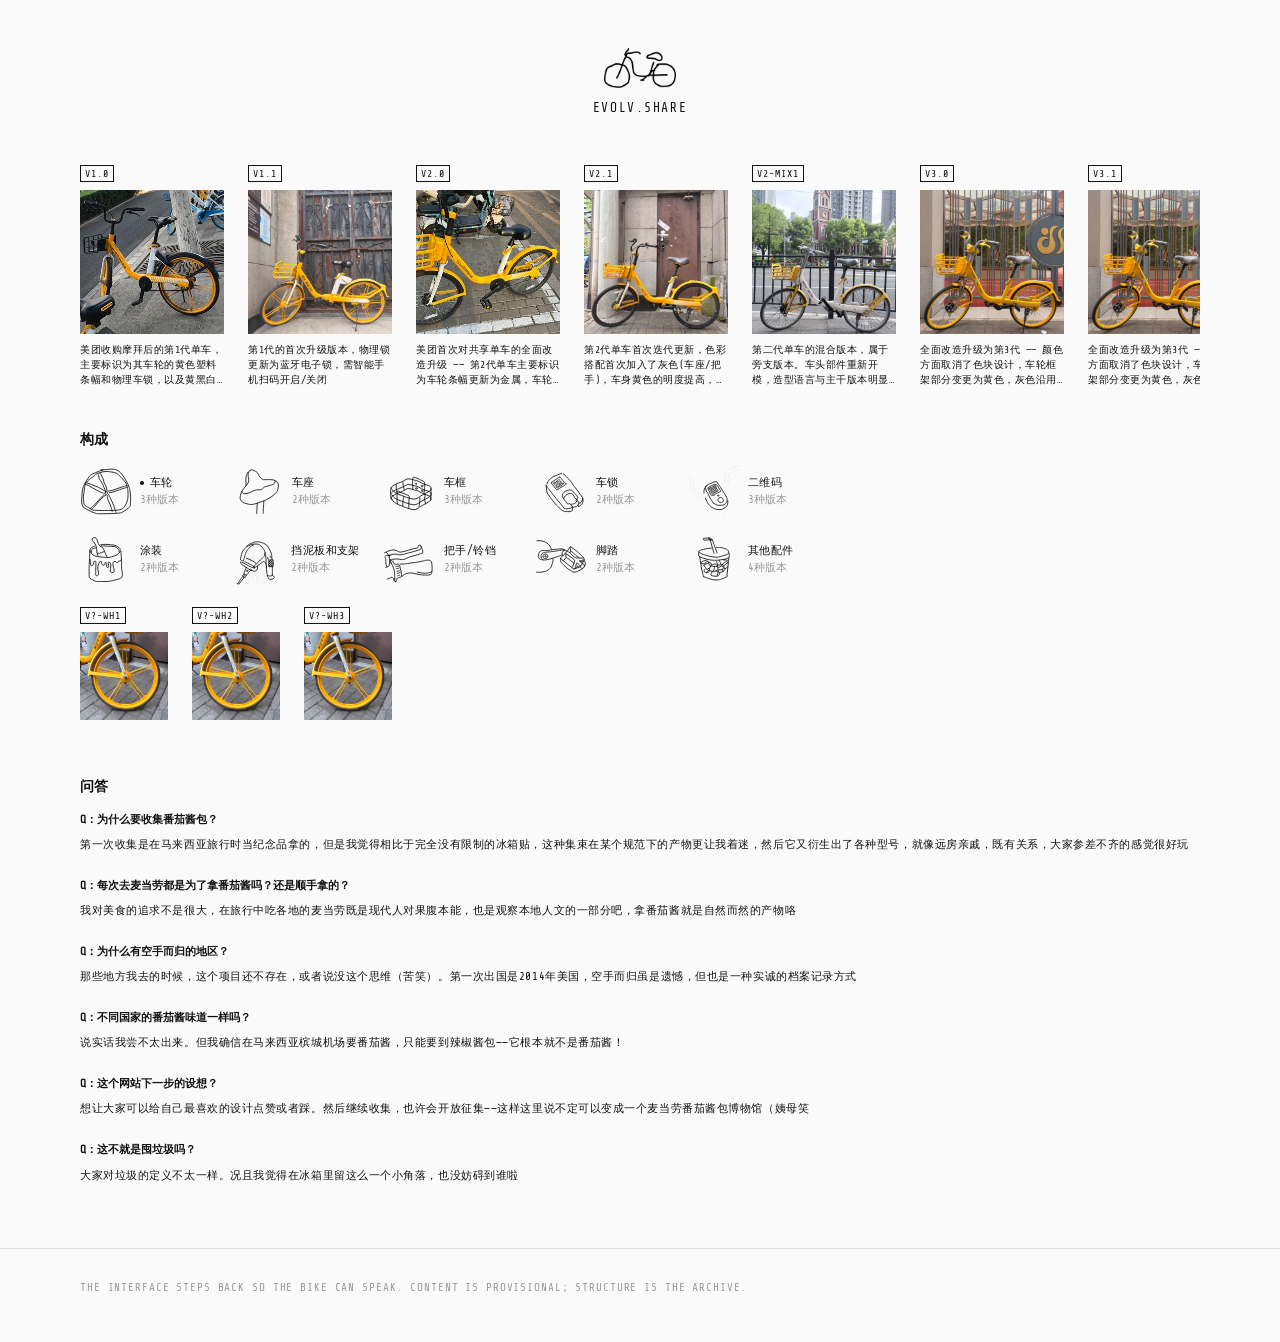
==== commit b3a04389: "大体结构和 modal 修改完毕" ====
--- a/index.html
+++ b/index.html
@@ -137,12 +137,33 @@
       <div class="carousel" id="variant-carousel"></div>
     </section>
 
-    <section class="section" id="why">
-      <h2 class="section-label">What &amp; why</h2>
-      <div class="about-text">
-        <p>这是一个持续生长的城市观察档案。记录美团小黄车从第一代至今的结构性演化。</p>
-        <p>不设终点。不追求完整。只追求诚实。</p>
-        <p>选择只记录美团，本身就是一个立场。定义什么是大版本，本身就是一个视角。用客观的语言，呈现一个有立场的观察。</p>
+    <section class="section" id="qa">
+      <h2 class="section-label">问答</h2>
+      <div class="qa-list">
+        <div class="qa-item">
+          <p class="qa-q">Q：为什么要收集番茄酱包？</p>
+          <p class="qa-a">第一次收集是在马来西亚旅行时当纪念品拿的，但是我觉得相比于完全没有限制的冰箱贴，这种集束在某个规范下的产物更让我着迷，然后它又衍生出了各种型号，就像远房亲戚，既有关系，大家参差不齐的感觉很好玩</p>
+        </div>
+        <div class="qa-item">
+          <p class="qa-q">Q：每次去麦当劳都是为了拿番茄酱吗？还是顺手拿的？</p>
+          <p class="qa-a">我对美食的追求不是很大，在旅行中吃各地的麦当劳既是现代人对果腹本能，也是观察本地人文的一部分吧，拿番茄酱就是自然而然的产物咯</p>
+        </div>
+        <div class="qa-item">
+          <p class="qa-q">Q：为什么有空手而归的地区？</p>
+          <p class="qa-a">那些地方我去的时候，这个项目还不存在，或者说没这个思维（苦笑）。第一次出国是2014年美国，空手而归虽是遗憾，但也是一种实诚的档案记录方式</p>
+        </div>
+        <div class="qa-item">
+          <p class="qa-q">Q：不同国家的番茄酱味道一样吗？</p>
+          <p class="qa-a">说实话我尝不太出来。但我确信在马来西亚槟城机场要番茄酱，只能要到辣椒酱包——它根本就不是番茄酱！</p>
+        </div>
+        <div class="qa-item">
+          <p class="qa-q">Q：这个网站下一步的设想？</p>
+          <p class="qa-a">想让大家可以给自己最喜欢的设计点赞或者踩。然后继续收集，也许会开放征集——这样这里说不定可以变成一个麦当劳番茄酱包博物馆（姨母笑</p>
+        </div>
+        <div class="qa-item">
+          <p class="qa-q">Q：这不就是囤垃圾吗？</p>
+          <p class="qa-a">大家对垃圾的定义不太一样。况且我觉得在冰箱里留这么一个小角落，也没妨碍到谁啦</p>
+        </div>
       </div>
     </section>
 
@@ -186,8 +207,8 @@
       const card = document.createElement('article');
       card.className = 'variant-card';
       card.innerHTML = `
+        <span class="version-tag outline">V?-${spec.abbr}${i}</span>
         <div class="variant-img"><img src="${PLACEHOLDER_IMG}" alt="V?-${spec.abbr}${i}"></div>
-        <span class="version-tag outline">V?-${spec.abbr}${i}</span>
       `;
       variantCarousel.appendChild(card);
     }
--- a/styles.css
+++ b/styles.css
@@ -10,7 +10,7 @@
   --text: #111111;
   --text-dim: #999999;
   --card-bg: #dadada;
-  --mono: "Share Tech Mono", ui-monospace, Menlo, monospace;
+  --mono: "Share Tech Mono", "PingFang SC", "Hiragino Sans GB", "Microsoft YaHei", ui-monospace, Menlo, monospace;
   --page-pad: 80px;
 }
 
@@ -43,6 +43,11 @@
 
 #components.section {
   padding-top: 8px;
+  padding-bottom: 28px;
+}
+
+#qa.section {
+  padding-top: 8px;
 }
 
 .site-logo {
@@ -81,10 +86,34 @@
   font-weight: 400;
 }
 
-#components .section-label {
+#components .section-label,
+#qa .section-label {
   font-size: 14px;
   margin-bottom: 16px;
   font-weight: 600;
+}
+
+.qa-list {
+  display: flex;
+  flex-direction: column;
+  gap: 24px;
+}
+
+.qa-item .qa-q {
+  margin: 0 0 8px;
+  font-size: 11px;
+  font-weight: 600;
+  line-height: 1.5;
+  color: #111;
+}
+
+.qa-item .qa-a {
+  margin: 0;
+  font-size: 11px;
+  font-weight: 400;
+  letter-spacing: 0.05em;
+  line-height: 1.6;
+  color: #111;
 }
 
 /* ── Carousel ── */
@@ -140,7 +169,9 @@
 
 .bike-desc {
   margin: 0;
-  font-size: 11px;
+  font-size: 10px;
+  font-weight: 400;
+  letter-spacing: 0.05em;
   line-height: 1.5;
   color: #111;
 }
@@ -271,10 +302,6 @@
 
 /* ── Modal ── */
 .modal-backdrop {
-  display: flex;
-  flex-direction: column;
-  align-items: center;
-  justify-content: center;
   position: fixed;
   inset: 0;
   background: rgba(0,0,0,0.92);
@@ -282,6 +309,7 @@
   opacity: 0;
   pointer-events: none;
   transition: opacity 0.25s ease;
+  overflow-y: auto;
 }
 
 .modal-backdrop.is-open {
@@ -292,6 +320,10 @@
 }
 
 .modal-card {
+  position: absolute;
+  top: max(0px, calc((100svh - min(541px, 100vw * 541 / 390)) / 2));
+  left: 50%;
+  transform: translateX(-50%);
   width: min(390px, 100vw);
   min-height: min(541px, calc(100vw * 541 / 390));
   background: #fff;
@@ -349,10 +381,11 @@
   border: 1px solid #111;
   color: #111;
   font-family: var(--mono);
-  font-size: 11px;
+  font-size: 10px;
+  font-weight: 400;
   letter-spacing: 0.1em;
   cursor: pointer;
-  padding: 5px 9px;
+  padding: 2px 4px;
   opacity: 0.35;
 }
 
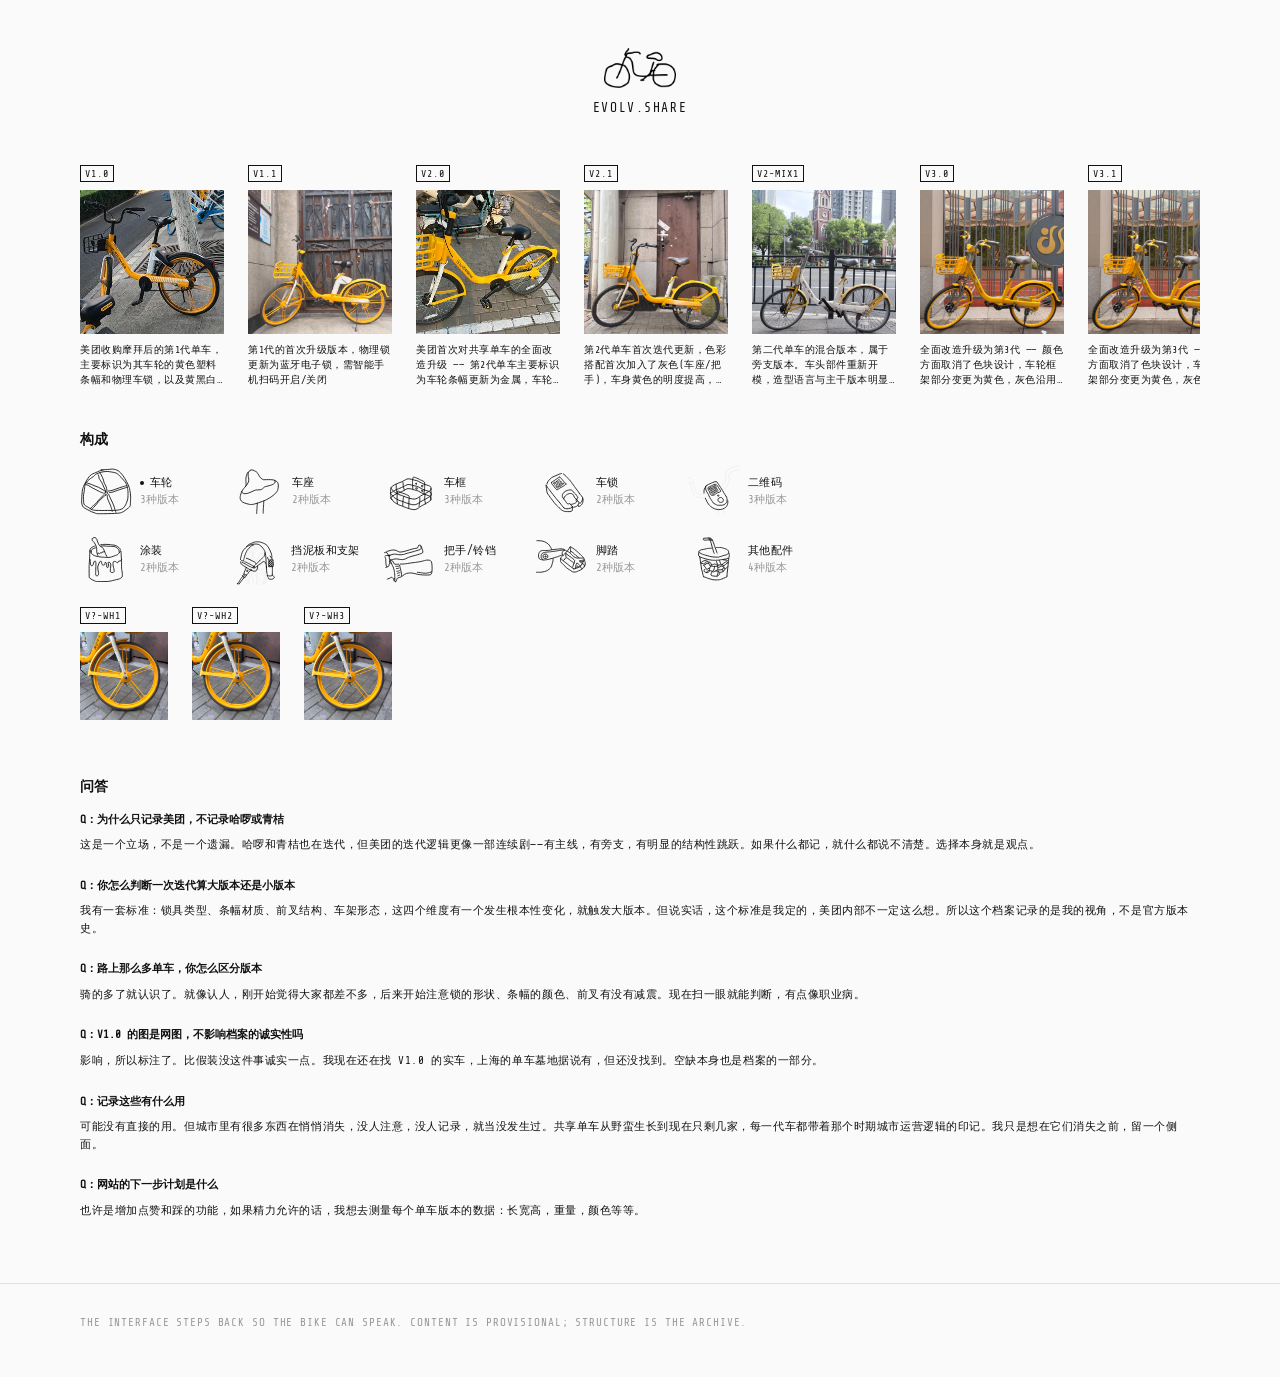
==== commit 251cc73c: "大体结构和 modal 修改完毕" ====
--- a/index.html
+++ b/index.html
@@ -141,28 +141,28 @@
       <h2 class="section-label">问答</h2>
       <div class="qa-list">
         <div class="qa-item">
-          <p class="qa-q">Q：为什么要收集番茄酱包？</p>
-          <p class="qa-a">第一次收集是在马来西亚旅行时当纪念品拿的，但是我觉得相比于完全没有限制的冰箱贴，这种集束在某个规范下的产物更让我着迷，然后它又衍生出了各种型号，就像远房亲戚，既有关系，大家参差不齐的感觉很好玩</p>
-        </div>
-        <div class="qa-item">
-          <p class="qa-q">Q：每次去麦当劳都是为了拿番茄酱吗？还是顺手拿的？</p>
-          <p class="qa-a">我对美食的追求不是很大，在旅行中吃各地的麦当劳既是现代人对果腹本能，也是观察本地人文的一部分吧，拿番茄酱就是自然而然的产物咯</p>
-        </div>
-        <div class="qa-item">
-          <p class="qa-q">Q：为什么有空手而归的地区？</p>
-          <p class="qa-a">那些地方我去的时候，这个项目还不存在，或者说没这个思维（苦笑）。第一次出国是2014年美国，空手而归虽是遗憾，但也是一种实诚的档案记录方式</p>
-        </div>
-        <div class="qa-item">
-          <p class="qa-q">Q：不同国家的番茄酱味道一样吗？</p>
-          <p class="qa-a">说实话我尝不太出来。但我确信在马来西亚槟城机场要番茄酱，只能要到辣椒酱包——它根本就不是番茄酱！</p>
-        </div>
-        <div class="qa-item">
-          <p class="qa-q">Q：这个网站下一步的设想？</p>
-          <p class="qa-a">想让大家可以给自己最喜欢的设计点赞或者踩。然后继续收集，也许会开放征集——这样这里说不定可以变成一个麦当劳番茄酱包博物馆（姨母笑</p>
-        </div>
-        <div class="qa-item">
-          <p class="qa-q">Q：这不就是囤垃圾吗？</p>
-          <p class="qa-a">大家对垃圾的定义不太一样。况且我觉得在冰箱里留这么一个小角落，也没妨碍到谁啦</p>
+          <p class="qa-q">Q：为什么只记录美团，不记录哈啰或青桔</p>
+          <p class="qa-a">这是一个立场，不是一个遗漏。哈啰和青桔也在迭代，但美团的迭代逻辑更像一部连续剧——有主线，有旁支，有明显的结构性跳跃。如果什么都记，就什么都说不清楚。选择本身就是观点。</p>
+        </div>
+        <div class="qa-item">
+          <p class="qa-q">Q：你怎么判断一次迭代算大版本还是小版本</p>
+          <p class="qa-a">我有一套标准：锁具类型、条幅材质、前叉结构、车架形态，这四个维度有一个发生根本性变化，就触发大版本。但说实话，这个标准是我定的，美团内部不一定这么想。所以这个档案记录的是我的视角，不是官方版本史。</p>
+        </div>
+        <div class="qa-item">
+          <p class="qa-q">Q：路上那么多单车，你怎么区分版本</p>
+          <p class="qa-a">骑的多了就认识了。就像认人，刚开始觉得大家都差不多，后来开始注意锁的形状、条幅的颜色、前叉有没有减震。现在扫一眼就能判断，有点像职业病。</p>
+        </div>
+        <div class="qa-item">
+          <p class="qa-q">Q：V1.0 的图是网图，不影响档案的诚实性吗</p>
+          <p class="qa-a">影响，所以标注了。比假装没这件事诚实一点。我现在还在找 V1.0 的实车，上海的单车墓地据说有，但还没找到。空缺本身也是档案的一部分。</p>
+        </div>
+        <div class="qa-item">
+          <p class="qa-q">Q：记录这些有什么用</p>
+          <p class="qa-a">可能没有直接的用。但城市里有很多东西在悄悄消失，没人注意，没人记录，就当没发生过。共享单车从野蛮生长到现在只剩几家，每一代车都带着那个时期城市运营逻辑的印记。我只是想在它们消失之前，留一个侧面。</p>
+        </div>
+        <div class="qa-item">
+          <p class="qa-q">Q：网站的下一步计划是什么</p>
+          <p class="qa-a">也许是增加点赞和踩的功能，如果精力允许的话，我想去测量每个单车版本的数据：长宽高，重量，颜色等等。</p>
         </div>
       </div>
     </section>
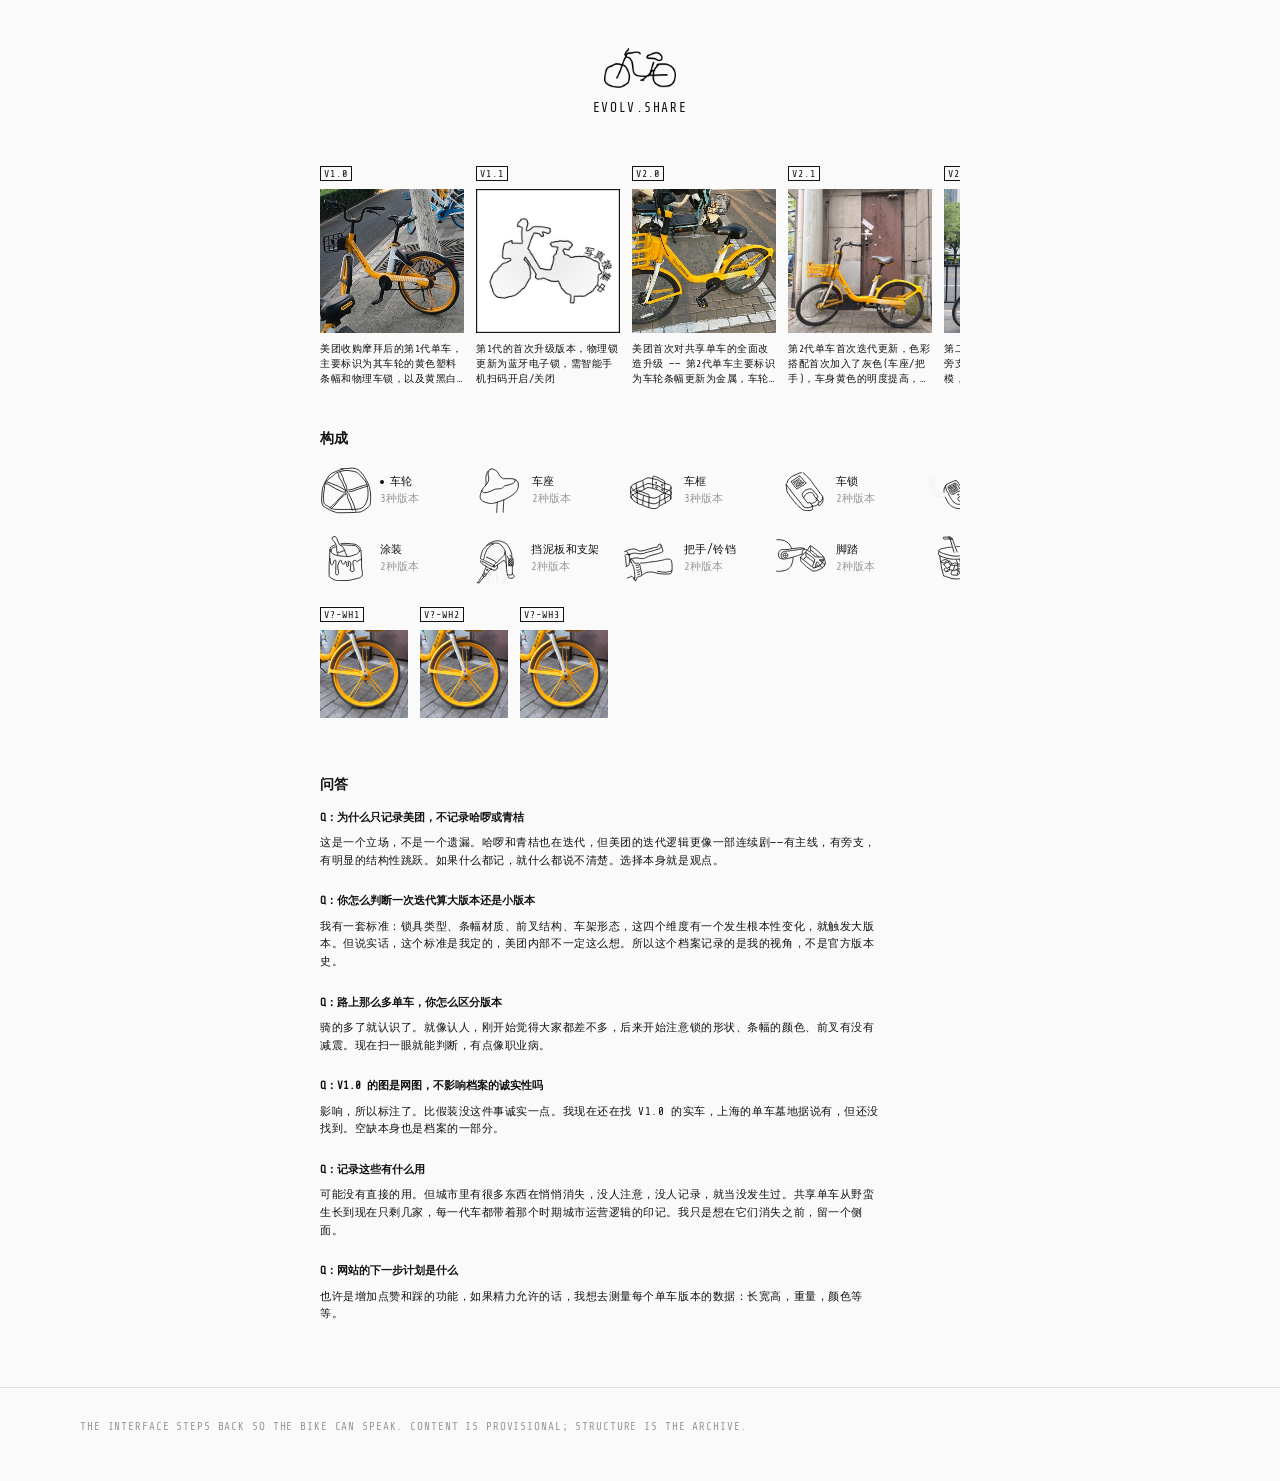
==== commit 1e145dd0: "添加了缺失单车图片和其特殊形状的modal" ====
--- a/index.html
+++ b/index.html
@@ -27,9 +27,9 @@
           <div class="bike-img"><img src="assets/bikes/v1-0.jpg" alt="V1.0"></div>
           <p class="bike-desc">美团收购摩拜后的第1代单车，主要标识为其车轮的黄色塑料条幅和物理车锁，以及黄黑白的配色方案</p>
         </article>
-        <article class="bike-card">
+        <article class="bike-card is-missing" data-missing="true">
           <span class="version-tag">V1.1</span>
-          <div class="bike-img"><img src="assets/bikes/v1-1.jpg" alt="V1.1"></div>
+          <div class="bike-img"><img src="assets/bikes/missed-bike.png" alt="V1.1"></div>
           <p class="bike-desc">第1代的首次升级版本，物理锁更新为蓝牙电子锁，需智能手机扫码开启/关闭</p>
         </article>
         <article class="bike-card">
@@ -176,6 +176,24 @@
     <div class="modal-info">
       <div class="modal-tags" id="modal-tags"></div>
       <p class="modal-desc" id="modal-desc"></p>
+    </div>
+  </div>
+</div>
+
+<!-- Upload Modal -->
+<div class="upload-backdrop" id="upload-modal">
+  <div class="upload-card">
+    <div class="upload-cell upload-cell-left"></div>
+    <div class="upload-cell upload-cell-right"></div>
+    <div class="upload-overlay upload-overlay-left">
+      <img class="upload-qr" src="assets/icons/img-upload-link.png" alt="上传二维码">
+    </div>
+    <div class="upload-overlay upload-overlay-right">
+      <p class="upload-text">截图扫码上传美团单车图片</p>
+      <p class="upload-text upload-or">或</p>
+      <p class="upload-text">
+        <a class="upload-link" href="https://my.feishu.cn/share/base/form/shrcnwdj3fUaG0mImgCStgD0Y8d" target="_blank" rel="noopener">点击这里</a> 直接上传
+      </p>
     </div>
   </div>
 </div>
@@ -283,9 +301,28 @@
     document.body.style.overflow = '';
   }
 
+  const uploadModal = document.getElementById('upload-modal');
+  function openUploadModal() {
+    uploadModal.classList.add('is-open');
+    document.body.style.overflow = 'hidden';
+  }
+  function closeUploadModal() {
+    uploadModal.classList.remove('is-open');
+    document.body.style.overflow = '';
+  }
+  uploadModal.addEventListener('click', (e) => {
+    if (!e.target.closest('.upload-card')) closeUploadModal();
+  });
+
   bikes.forEach((card, i) => {
     card.style.cursor = 'pointer';
-    card.addEventListener('click', () => openModal(i));
+    card.addEventListener('click', () => {
+      if (card.dataset.missing === 'true') {
+        openUploadModal();
+      } else {
+        openModal(i);
+      }
+    });
   });
 
   strip.addEventListener('scroll', () => {
--- a/styles.css
+++ b/styles.css
@@ -25,6 +25,12 @@
   font-family: var(--mono);
 }
 
+main, .site-header {
+  max-width: clamp(320px, 100%, 800px);
+  margin-left: auto;
+  margin-right: auto;
+}
+
 a { color: inherit; text-decoration: none; }
 
 /* ── Header ── */
@@ -97,6 +103,7 @@
   display: flex;
   flex-direction: column;
   gap: 24px;
+  max-width: clamp(280px, 90%, 560px);
 }
 
 .qa-item .qa-q {
@@ -119,7 +126,7 @@
 /* ── Carousel ── */
 .carousel {
   display: flex;
-  gap: 24px;
+  gap: 12px;
   overflow-x: auto;
   overflow-y: hidden;
   padding-bottom: 8px;
@@ -155,7 +162,7 @@
   font-size: 10px;
   font-weight: 400;
   letter-spacing: 0.1em;
-  padding: 2px 4px;
+  padding: 1px 3px;
   border: 1px solid #111;
   margin-bottom: 8px;
   font-family: var(--mono);
@@ -300,6 +307,106 @@
   .site-nav { gap: 24px; }
 }
 
+/* ── Upload modal ── */
+.upload-backdrop {
+  position: fixed;
+  inset: 0;
+  background: rgba(0, 0, 0, 0.2);
+  z-index: 110;
+  opacity: 0;
+  visibility: hidden;
+  transition: opacity 0.25s ease, visibility 0s linear 0.25s;
+  overflow-y: auto;
+}
+
+.upload-backdrop.is-open {
+  opacity: 1;
+  visibility: visible;
+  transition: opacity 0.25s ease, visibility 0s linear 0s;
+}
+
+.upload-card {
+  position: absolute;
+  top: 50%;
+  left: 50%;
+  transform: translate(-50%, -50%);
+  width: clamp(280px, 90vw, 360px);
+  aspect-ratio: 360 / 210;
+}
+
+.upload-cell {
+  position: absolute;
+  top: 50%;
+  transform: translateY(-50%) rotate(22.5deg);
+  width: calc(100% * 210 / 360);
+  aspect-ratio: 1 / 1;
+  background: #fff;
+  clip-path: polygon(
+    29.3% 0,
+    70.7% 0,
+    100% 29.3%,
+    100% 70.7%,
+    70.7% 100%,
+    29.3% 100%,
+    0 70.7%,
+    0 29.3%
+  );
+  display: flex;
+  align-items: center;
+  justify-content: center;
+}
+
+.upload-cell-left { left: -2.5px; z-index: 2; }
+.upload-cell-right { right: -2.5px; z-index: 1; }
+
+.upload-overlay {
+  position: absolute;
+  top: 50%;
+  transform: translateY(-50%);
+  width: calc(100% * 210 / 360);
+  aspect-ratio: 1 / 1;
+  display: flex;
+  flex-direction: column;
+  align-items: center;
+  justify-content: center;
+  padding: 10%;
+  box-sizing: border-box;
+  z-index: 10;
+  pointer-events: none;
+}
+
+.upload-overlay-left { left: -2.5px; }
+.upload-overlay-right { right: -2.5px; }
+
+.upload-overlay a,
+.upload-overlay {
+  pointer-events: auto;
+}
+
+.upload-qr {
+  width: 78%;
+  height: auto;
+  display: block;
+}
+
+.upload-text {
+  margin: 0;
+  font-size: 12px;
+  line-height: 1.5;
+  color: #111;
+  text-align: center;
+  white-space: nowrap;
+}
+
+.upload-or {
+  margin: 10px 0;
+}
+
+.upload-link {
+  color: #998CFF;
+  text-decoration: underline;
+}
+
 /* ── Modal ── */
 .modal-backdrop {
   position: fixed;
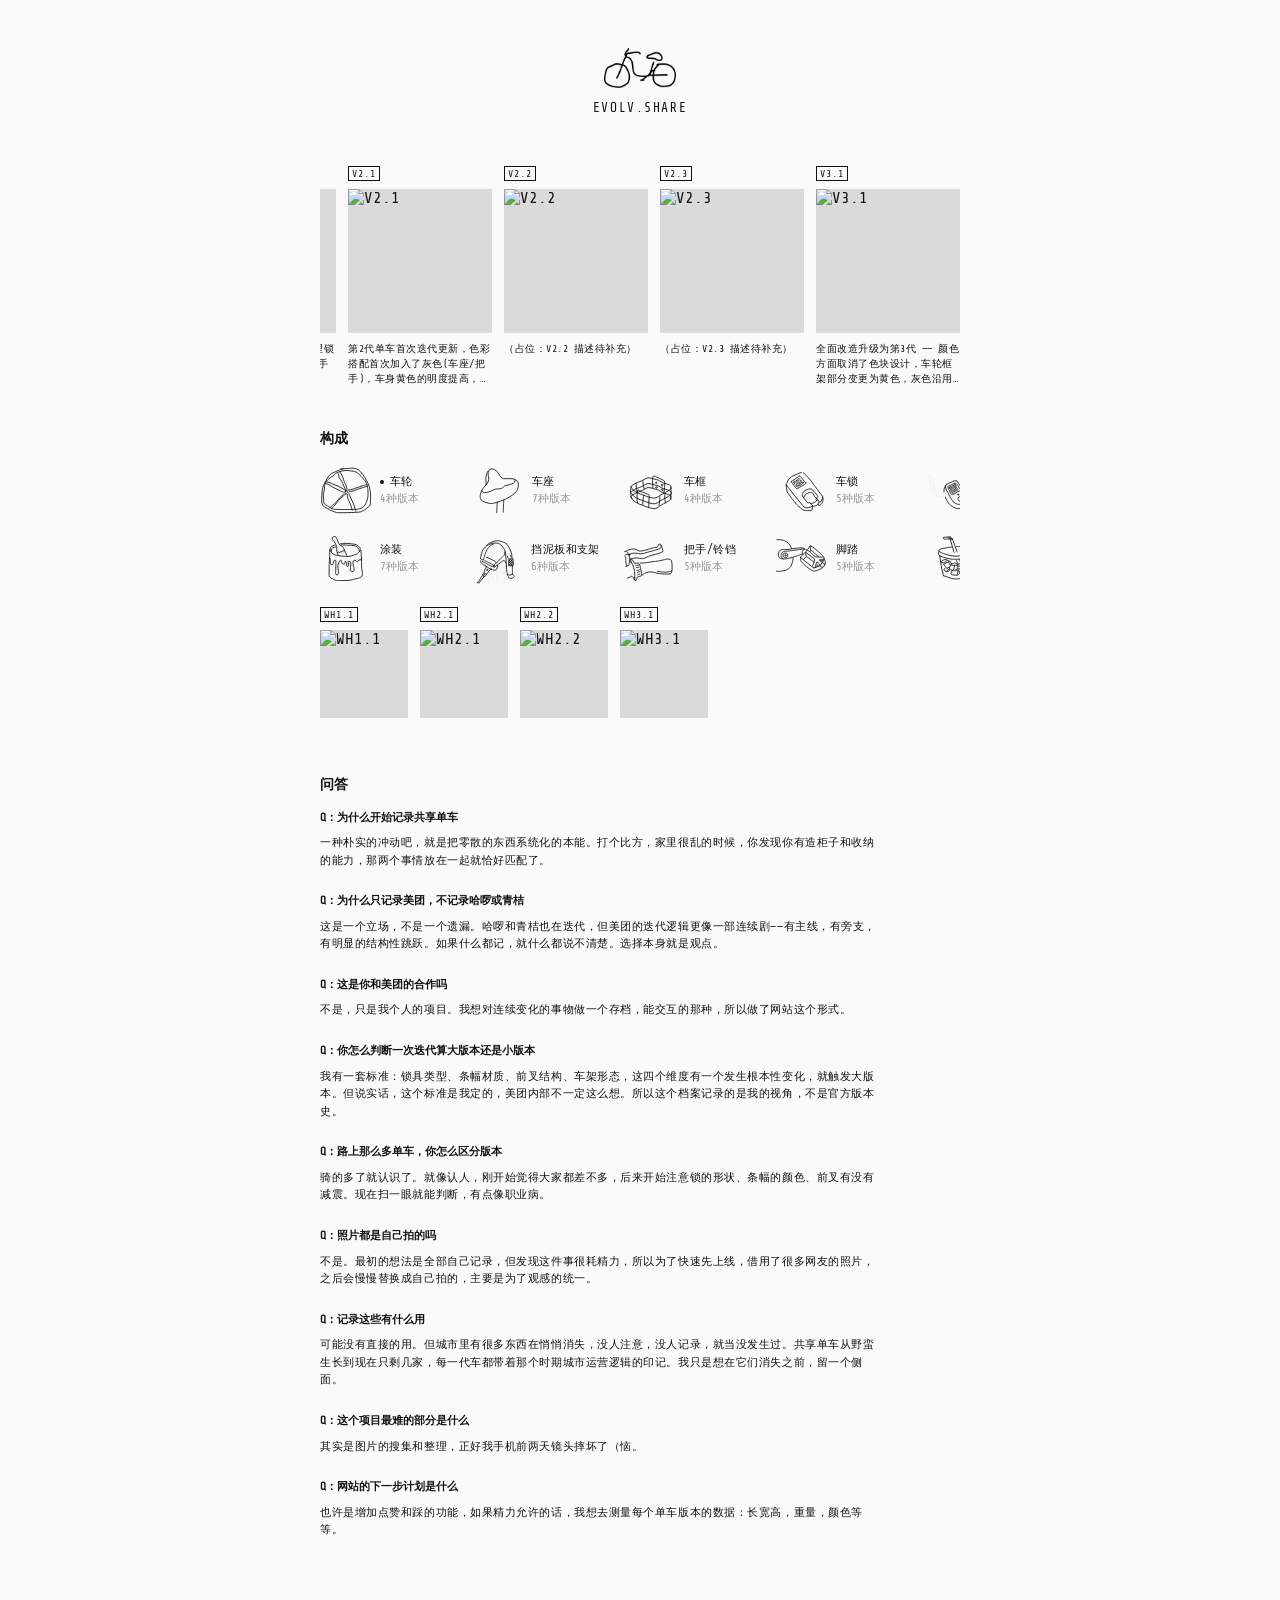
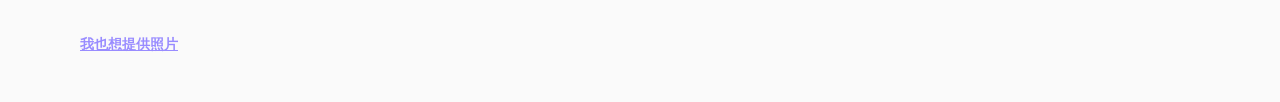
==== commit 458b5b8c: "添加了所有组件照片，网站基本形态完成" ====
--- a/index.html
+++ b/index.html
@@ -22,39 +22,39 @@
 
     <section class="section" id="bikes">
       <div class="carousel">
+        <article class="bike-card" data-v="V0.2">
+          <span class="version-tag">V0.2</span>
+          <div class="bike-img"><img src="assets/bikes/V0.2.jpg" alt="V0.2"></div>
+          <p class="bike-desc">2018年4月3日，摩拜单车被美团公司全资收购，并更名为美团单车</p>
+        </article>
         <article class="bike-card">
           <span class="version-tag">V1.0</span>
-          <div class="bike-img"><img src="assets/bikes/v1-0.jpg" alt="V1.0"></div>
+          <div class="bike-img"><img src="assets/bikes/V1.0.jpg" alt="V1.0"></div>
           <p class="bike-desc">美团收购摩拜后的第1代单车，主要标识为其车轮的黄色塑料条幅和物理车锁，以及黄黑白的配色方案</p>
         </article>
-        <article class="bike-card is-missing" data-missing="true">
+        <article class="bike-card">
           <span class="version-tag">V1.1</span>
-          <div class="bike-img"><img src="assets/bikes/missed-bike.png" alt="V1.1"></div>
+          <div class="bike-img"><img src="assets/bikes/V1.1.jpg" alt="V1.1"></div>
           <p class="bike-desc">第1代的首次升级版本，物理锁更新为蓝牙电子锁，需智能手机扫码开启/关闭</p>
-        </article>
-        <article class="bike-card">
-          <span class="version-tag">V2.0</span>
-          <div class="bike-img"><img src="assets/bikes/v2-0.jpg" alt="V2.0"></div>
-          <p class="bike-desc">美团首次对共享单车的全面改造升级 —— 第2代单车主要标识为车轮条幅更新为金属，车轮框架变更为黑色，车锁全面取消物理车锁并更新内置于车轮的电子锁，车座厚度略有增加，车把手引入更多人体工学设计，目前市面上数量最多的是就是2代单车及其变体版本</p>
         </article>
         <article class="bike-card">
           <span class="version-tag">V2.1</span>
-          <div class="bike-img"><img src="assets/bikes/v2-1.jpg" alt="V2.1"></div>
+          <div class="bike-img"><img src="assets/bikes/V2.1.jpg" alt="V2.1"></div>
           <p class="bike-desc">第2代单车首次迭代更新，色彩搭配首次加入了灰色(车座/把手)，车身黄色的明度提高，车架，车座和车铃更新为色块分割设计。车座再次加宽加厚，把手进一步引入人体工学。</p>
         </article>
         <article class="bike-card">
-          <span class="version-tag">V2-MIX1</span>
-          <div class="bike-img"><img src="assets/bikes/v-mix.jpg" alt="Mix branch"></div>
-          <p class="bike-desc">第二代单车的混合版本，属于旁支版本。车头部件重新开模，造型语言与主干版本明显分化。推测出现于第二代早期。最终未在此方向上继续迭代，该版本就此成为演化树上的一个孤立节点</p>
+          <span class="version-tag">V2.2</span>
+          <div class="bike-img"><img src="assets/bikes/V2.2.jpg" alt="V2.2"></div>
+          <p class="bike-desc">（占位：V2.2 描述待补充）</p>
         </article>
         <article class="bike-card">
-          <span class="version-tag">V3.0</span>
-          <div class="bike-img"><img src="assets/bikes/v3-0.jpg" alt="V3.0"></div>
-          <p class="bike-desc">全面改造升级为第3代 —— 颜色方面取消了色块设计，车轮框架部分变更为黄色，灰色沿用在了链条罩和把手部分。功能方面首次引用了手机夹架和前叉减震。座椅进一步增厚增大，齿轮盘添加了防护罩，二维码后移至车尾灯位置</p>
+          <span class="version-tag">V2.3</span>
+          <div class="bike-img"><img src="assets/bikes/V2.3.jpg" alt="V2.3"></div>
+          <p class="bike-desc">（占位：V2.3 描述待补充）</p>
         </article>
         <article class="bike-card">
           <span class="version-tag">V3.1</span>
-          <div class="bike-img"><img src="assets/bikes/v3-1.jpg" alt="V3.1"></div>
+          <div class="bike-img"><img src="assets/bikes/V3.1.jpg" alt="V3.1"></div>
           <p class="bike-desc">全面改造升级为第3代 —— 颜色方面取消了色块设计，车轮框架部分变更为黄色，灰色沿用在了链条罩和把手部分。功能方面首次引用了手机夹架和前叉减震。座椅进一步增厚增大，齿轮盘添加了防护罩，二维码后移至车尾灯位置</p>
         </article>
       </div>
@@ -67,63 +67,63 @@
           <img src="assets/icons/icon-wheel.svg" alt="Wheel">
           <span class="comp-text">
             <span class="comp-name">车轮</span>
-            <span class="comp-count">3种版本</span>
+            <span class="comp-count">4种版本</span>
           </span>
         </article>
         <article class="component-card" data-key="painting">
           <img src="assets/icons/icon-painting.svg" alt="Painting">
           <span class="comp-text">
             <span class="comp-name">涂装</span>
-            <span class="comp-count">2种版本</span>
+            <span class="comp-count">7种版本</span>
           </span>
         </article>
         <article class="component-card" data-key="seat">
           <img src="assets/icons/icon-seat.svg" alt="Seat">
           <span class="comp-text">
             <span class="comp-name">车座</span>
-            <span class="comp-count">2种版本</span>
+            <span class="comp-count">7种版本</span>
           </span>
         </article>
         <article class="component-card" data-key="fender">
           <img src="assets/icons/icon-fender-kickstand.svg" alt="Fender & Kickstand">
           <span class="comp-text">
             <span class="comp-name">挡泥板和支架</span>
-            <span class="comp-count">2种版本</span>
+            <span class="comp-count">6种版本</span>
           </span>
         </article>
         <article class="component-card" data-key="basket">
           <img src="assets/icons/icon-basket.svg" alt="Basket">
           <span class="comp-text">
             <span class="comp-name">车框</span>
-            <span class="comp-count">3种版本</span>
+            <span class="comp-count">4种版本</span>
           </span>
         </article>
         <article class="component-card" data-key="handle">
           <img src="assets/icons/icon-handle.svg" alt="Handle">
           <span class="comp-text">
             <span class="comp-name">把手/铃铛</span>
-            <span class="comp-count">2种版本</span>
+            <span class="comp-count">5种版本</span>
           </span>
         </article>
         <article class="component-card" data-key="lock">
           <img src="assets/icons/icon-lock.svg" alt="Lock">
           <span class="comp-text">
             <span class="comp-name">车锁</span>
-            <span class="comp-count">2种版本</span>
+            <span class="comp-count">5种版本</span>
           </span>
         </article>
         <article class="component-card" data-key="pedal">
           <img src="assets/icons/icon-pedal.svg" alt="Pedal">
           <span class="comp-text">
             <span class="comp-name">脚踏</span>
-            <span class="comp-count">2种版本</span>
+            <span class="comp-count">5种版本</span>
           </span>
         </article>
         <article class="component-card" data-key="qrcode">
           <img src="assets/icons/icon-qrcode.svg" alt="QR Code">
           <span class="comp-text">
             <span class="comp-name">二维码</span>
-            <span class="comp-count">3种版本</span>
+            <span class="comp-count">5种版本</span>
           </span>
         </article>
         <article class="component-card" data-key="accessories">
@@ -141,10 +141,18 @@
       <h2 class="section-label">问答</h2>
       <div class="qa-list">
         <div class="qa-item">
+          <p class="qa-q">Q：为什么开始记录共享单车</p>
+          <p class="qa-a">一种朴实的冲动吧，就是把零散的东西系统化的本能。打个比方，家里很乱的时候，你发现你有造柜子和收纳的能力，那两个事情放在一起就恰好匹配了。</p>
+        </div>
+        <div class="qa-item">
           <p class="qa-q">Q：为什么只记录美团，不记录哈啰或青桔</p>
           <p class="qa-a">这是一个立场，不是一个遗漏。哈啰和青桔也在迭代，但美团的迭代逻辑更像一部连续剧——有主线，有旁支，有明显的结构性跳跃。如果什么都记，就什么都说不清楚。选择本身就是观点。</p>
         </div>
         <div class="qa-item">
+          <p class="qa-q">Q：这是你和美团的合作吗</p>
+          <p class="qa-a">不是，只是我个人的项目。我想对连续变化的事物做一个存档，能交互的那种，所以做了网站这个形式。</p>
+        </div>
+        <div class="qa-item">
           <p class="qa-q">Q：你怎么判断一次迭代算大版本还是小版本</p>
           <p class="qa-a">我有一套标准：锁具类型、条幅材质、前叉结构、车架形态，这四个维度有一个发生根本性变化，就触发大版本。但说实话，这个标准是我定的，美团内部不一定这么想。所以这个档案记录的是我的视角，不是官方版本史。</p>
         </div>
@@ -153,12 +161,16 @@
           <p class="qa-a">骑的多了就认识了。就像认人，刚开始觉得大家都差不多，后来开始注意锁的形状、条幅的颜色、前叉有没有减震。现在扫一眼就能判断，有点像职业病。</p>
         </div>
         <div class="qa-item">
-          <p class="qa-q">Q：V1.0 的图是网图，不影响档案的诚实性吗</p>
-          <p class="qa-a">影响，所以标注了。比假装没这件事诚实一点。我现在还在找 V1.0 的实车，上海的单车墓地据说有，但还没找到。空缺本身也是档案的一部分。</p>
+          <p class="qa-q">Q：照片都是自己拍的吗</p>
+          <p class="qa-a">不是。最初的想法是全部自己记录，但发现这件事很耗精力，所以为了快速先上线，借用了很多网友的照片，之后会慢慢替换成自己拍的，主要是为了观感的统一。</p>
         </div>
         <div class="qa-item">
           <p class="qa-q">Q：记录这些有什么用</p>
           <p class="qa-a">可能没有直接的用。但城市里有很多东西在悄悄消失，没人注意，没人记录，就当没发生过。共享单车从野蛮生长到现在只剩几家，每一代车都带着那个时期城市运营逻辑的印记。我只是想在它们消失之前，留一个侧面。</p>
+        </div>
+        <div class="qa-item">
+          <p class="qa-q">Q：这个项目最难的部分是什么</p>
+          <p class="qa-a">其实是图片的搜集和整理，正好我手机前两天镜头摔坏了（恼。</p>
         </div>
         <div class="qa-item">
           <p class="qa-q">Q：网站的下一步计划是什么</p>
@@ -201,18 +213,18 @@
 <script>
   // ── 构成板块：组件 nav + 变体 carousel ──
   const componentSpecs = {
-    wheel:       { abbr: 'WH', count: 3 },
-    painting:    { abbr: 'PT', count: 2 },
-    seat:        { abbr: 'ST', count: 2 },
-    fender:      { abbr: 'FK', count: 2 },
-    basket:      { abbr: 'BK', count: 3 },
-    handle:      { abbr: 'HD', count: 2 },
-    lock:        { abbr: 'LK', count: 2 },
-    pedal:       { abbr: 'PD', count: 2 },
-    qrcode:      { abbr: 'QR', count: 3 },
+    wheel:       { abbr: 'WH', variants: ['WH1.1', 'WH2.1', 'WH2.2', 'WH3.1'] },
+    painting:    { abbr: 'PT', variants: ['PT0.2', 'PT1.0', 'PT1.1', 'PT1.2', 'PT2.2', 'PT2.3', 'PT3.1'] },
+    seat:        { abbr: 'ST', variants: ['ST1.1', 'ST2.1', 'ST2.2', 'ST2.3', 'ST2.4', 'ST2.5', 'ST3.1'] },
+    fender:      { abbr: 'FK', variants: ['FK1.0', 'FK2.1', 'FK2.2', 'FK2.3', 'FK2.4', 'FK3.1'] },
+    basket:      { abbr: 'BK', variants: ['BK1.2', 'BK2.1', 'BK2.2', 'BK2.3'] },
+    handle:      { abbr: 'HD', variants: ['HD1.2', 'HD2.1', 'HD2.2', 'HD2.3', 'HD3.1'] },
+    lock:        { abbr: 'LK', variants: ['LK1.1', 'LK1.2', 'LK1.3', 'LK2.1', 'LK2.3'] },
+    pedal:       { abbr: 'PD', variants: ['PD1.2', 'PD2.1', 'PD2.2', 'PD2.3', 'PD3.1'] },
+    qrcode:      { abbr: 'QR', variants: ['QR1.2', 'QR2.1', 'QR2.2', 'QR2.3', 'QR3.1'] },
     accessories: { abbr: 'AC', count: 4 },
   };
-  const PLACEHOLDER_IMG = 'assets/components/wh1-0.jpg';
+  const PLACEHOLDER_IMG = 'assets/components/WH/WH1.1.jpg';
 
   const componentCards = Array.from(document.querySelectorAll('.component-card'));
   const variantCarousel = document.getElementById('variant-carousel');
@@ -221,15 +233,18 @@
     const spec = componentSpecs[key];
     if (!spec) return;
     variantCarousel.innerHTML = '';
-    for (let i = 1; i <= spec.count; i++) {
+    const items = spec.variants
+      ? spec.variants.map(v => ({ tag: v, src: `assets/components/${spec.abbr}/${v}.jpg` }))
+      : Array.from({ length: spec.count }, (_, i) => ({ tag: `${spec.abbr}?.${i + 1}`, src: PLACEHOLDER_IMG }));
+    items.forEach(({ tag, src }) => {
       const card = document.createElement('article');
       card.className = 'variant-card';
       card.innerHTML = `
-        <span class="version-tag outline">V?-${spec.abbr}${i}</span>
-        <div class="variant-img"><img src="${PLACEHOLDER_IMG}" alt="V?-${spec.abbr}${i}"></div>
+        <span class="version-tag outline">${tag}</span>
+        <div class="variant-img"><img src="${src}" alt="${tag}"></div>
       `;
       variantCarousel.appendChild(card);
-    }
+    });
     variantCarousel.scrollLeft = 0;
   }
 
@@ -306,6 +321,7 @@
     uploadModal.classList.add('is-open');
     document.body.style.overflow = 'hidden';
   }
+  window.openUploadModal = openUploadModal;
   function closeUploadModal() {
     uploadModal.classList.remove('is-open');
     document.body.style.overflow = '';
@@ -322,6 +338,111 @@
       } else {
         openModal(i);
       }
+    });
+  });
+
+  // ── V0.2 pull-to-reveal (可重复锁定/解锁) ──
+  (function setupV02Reveal() {
+    const bikesCarousel = document.querySelector('#bikes .carousel');
+    const v02 = bikesCarousel && bikesCarousel.querySelector('.bike-card[data-v="V0.2"]');
+    if (!v02) return;
+
+    const PULL_THRESHOLD = 100;
+    let locked = true;
+    let v02Offset = 0;
+    let scrollTimer = null;
+    let isAnimating = false;
+
+    function recalcOffset() {
+      const next = v02.nextElementSibling;
+      if (!next) return;
+      v02Offset = next.offsetLeft;
+    }
+
+    function setInitial() {
+      recalcOffset();
+      bikesCarousel.scrollLeft = v02Offset;
+    }
+
+    if (document.readyState === 'complete') setInitial();
+    else window.addEventListener('load', setInitial);
+    window.addEventListener('resize', () => { if (locked) recalcOffset(); });
+
+    function unlock() {
+      locked = false;
+      isAnimating = true;
+      v02.style.transition = 'opacity 0.4s ease-out';
+      v02.style.opacity = '1';
+      bikesCarousel.scrollTo({ left: 0, behavior: 'smooth' });
+      setTimeout(() => { isAnimating = false; v02.style.transition = ''; }, 600);
+    }
+
+    function bounceBack() {
+      isAnimating = true;
+      v02.style.transition = 'opacity 0.45s cubic-bezier(0.34, 1.56, 0.64, 1)';
+      v02.style.opacity = '0';
+      bikesCarousel.scrollTo({ left: v02Offset, behavior: 'smooth' });
+      setTimeout(() => { isAnimating = false; v02.style.transition = ''; }, 600);
+    }
+
+    function relock() {
+      locked = true;
+      isAnimating = true;
+      v02.style.transition = 'opacity 0.3s ease-out';
+      v02.style.opacity = '0';
+      setTimeout(() => { isAnimating = false; v02.style.transition = ''; }, 400);
+    }
+
+    bikesCarousel.addEventListener('scroll', () => {
+      if (isAnimating) return;
+      const scrollLeft = bikesCarousel.scrollLeft;
+
+      if (locked) {
+        v02.style.transition = 'none';
+        const pull = Math.max(0, v02Offset - scrollLeft);
+        v02.style.opacity = String(Math.min(1, pull / v02Offset));
+      }
+
+      clearTimeout(scrollTimer);
+      scrollTimer = setTimeout(() => {
+        if (isAnimating) return;
+        const sL = bikesCarousel.scrollLeft;
+        if (locked) {
+          const finalPull = v02Offset - sL;
+          if (finalPull >= PULL_THRESHOLD) unlock();
+          else if (finalPull > 0) bounceBack();
+        } else {
+          if (sL >= v02Offset) relock();
+        }
+      }, 130);
+    });
+  })();
+
+  // ── 主页加载后后台预加载组件相关图片 ──
+  window.addEventListener('load', () => {
+    const idle = window.requestIdleCallback || ((cb) => setTimeout(cb, 0));
+    idle(() => {
+      const urls = new Set();
+      // 1. 所有组件变体图（车轮/涂装/车座/…）
+      Object.values(componentSpecs).forEach(spec => {
+        if (!spec.variants) return;
+        spec.variants.forEach(v => {
+          urls.add(`assets/components/${spec.abbr}/${v}.jpg`);
+        });
+      });
+      // 2. 所有单车图片（保证 modal 开图秒出）
+      document.querySelectorAll('#bikes .bike-card img').forEach(img => {
+        if (img.src) urls.add(img.src);
+      });
+      // 3. 组件 icon
+      document.querySelectorAll('.component-card img').forEach(img => {
+        if (img.src) urls.add(img.src);
+      });
+      // 4. 上传 modal 的二维码
+      document.querySelectorAll('.upload-overlay img').forEach(img => {
+        if (img.src) urls.add(img.src);
+      });
+      urls.forEach(src => { new Image().src = src; });
     });
   });
 
@@ -413,7 +534,7 @@
 </script>
 
   <footer class="site-footer">
-    <p>The interface steps back so the bike can speak. Content is provisional; structure is the archive.</p>
+    <a class="contribute-link" id="contribute-link" href="#" onclick="event.preventDefault(); window.openUploadModal && window.openUploadModal();">我也想提供照片</a>
   </footer>
 
 </body>
--- a/styles.css
+++ b/styles.css
@@ -139,6 +139,11 @@
 .bike-card {
   flex: 0 0 144px;
   scroll-snap-align: start;
+}
+
+.bike-card[data-v="V0.2"] {
+  opacity: 0;
+  scroll-snap-align: none;
 }
 
 .bike-card.branch { opacity: 0.6; }
@@ -287,7 +292,15 @@
 /* ── Footer ── */
 .site-footer {
   padding: 32px var(--page-pad) 48px;
-  border-top: 1px solid #e0e0e0;
+}
+
+.contribute-link {
+  display: inline-block;
+  font-size: 14px;
+  font-weight: 600;
+  color: #998CFF;
+  text-decoration: underline;
+  cursor: pointer;
 }
 
 .site-footer p {
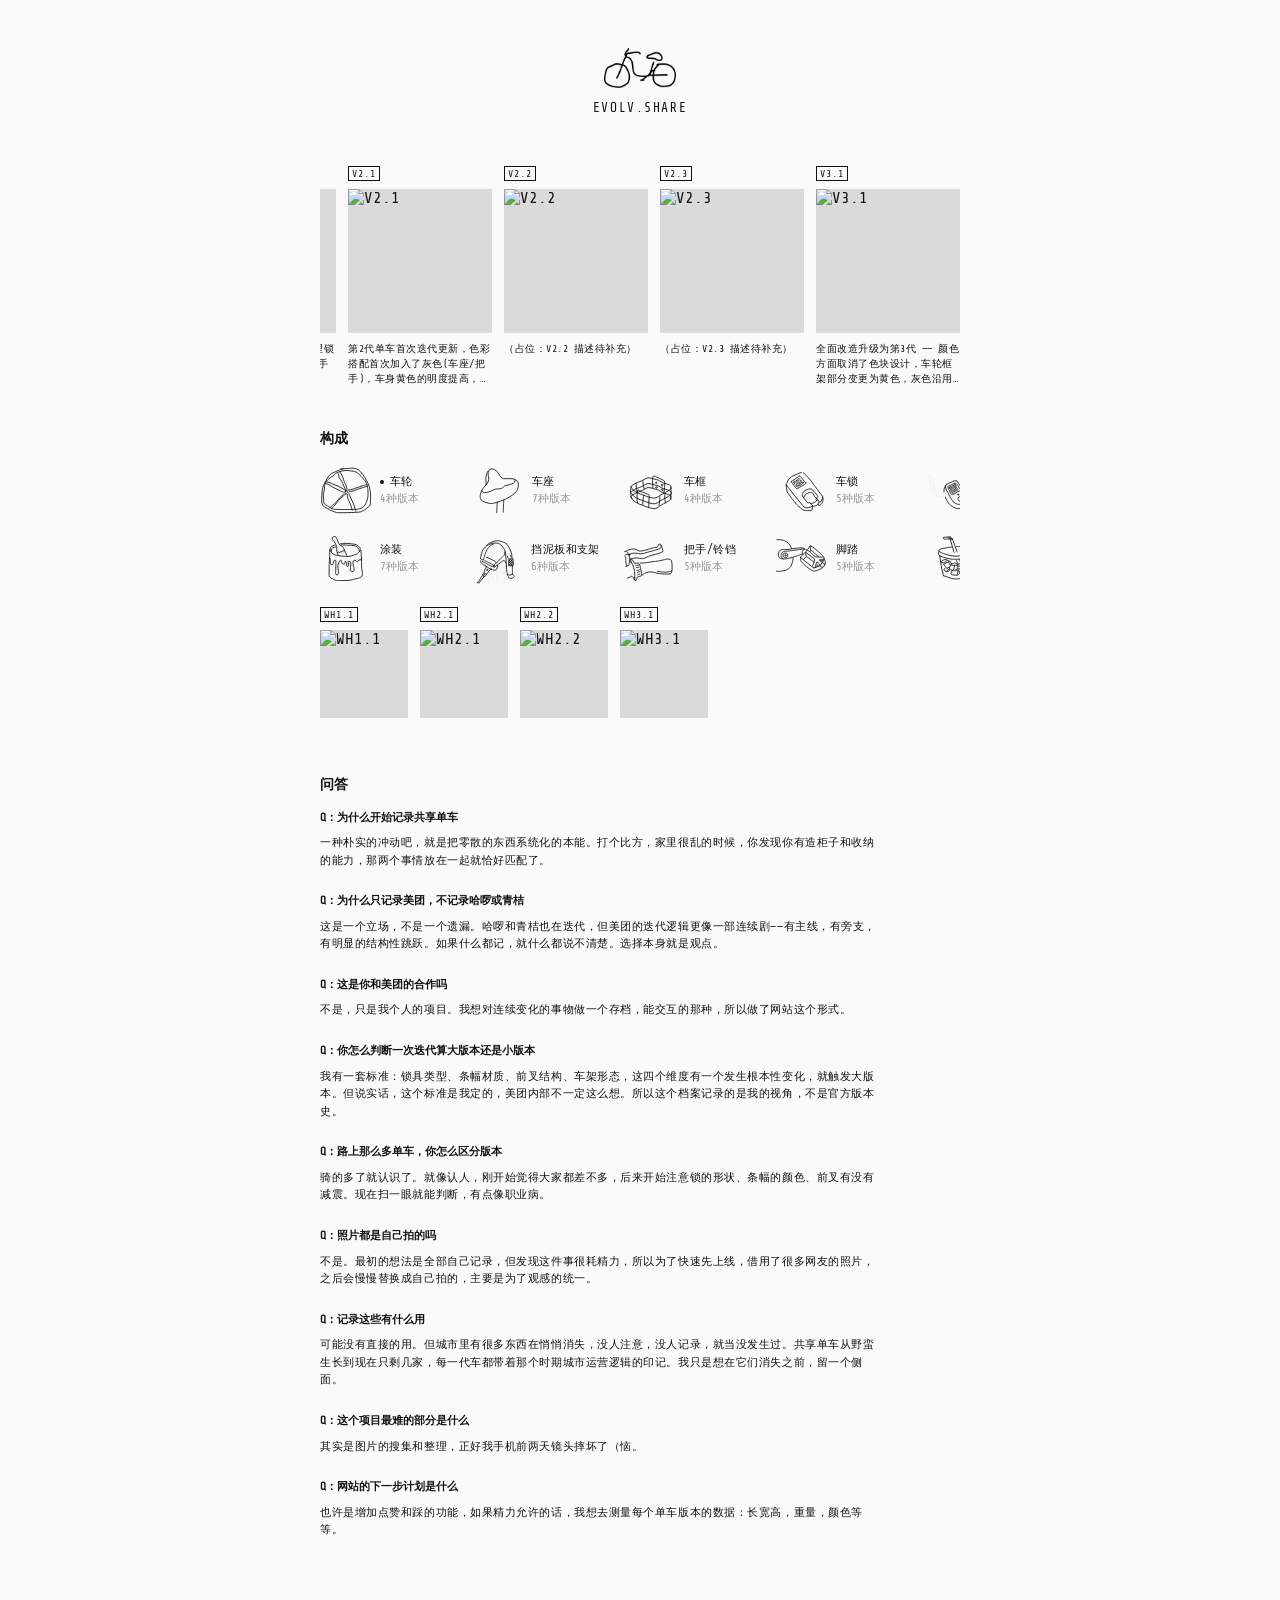
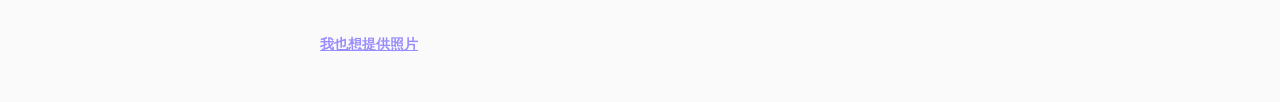
==== commit eb1b13d8: "再次添加了所有组件照片，网站基本形态完成" ====
--- a/index.html
+++ b/index.html
@@ -222,7 +222,7 @@
     lock:        { abbr: 'LK', variants: ['LK1.1', 'LK1.2', 'LK1.3', 'LK2.1', 'LK2.3'] },
     pedal:       { abbr: 'PD', variants: ['PD1.2', 'PD2.1', 'PD2.2', 'PD2.3', 'PD3.1'] },
     qrcode:      { abbr: 'QR', variants: ['QR1.2', 'QR2.1', 'QR2.2', 'QR2.3', 'QR3.1'] },
-    accessories: { abbr: 'AC', count: 4 },
+    accessories: { abbr: 'AC', variants: ['AC3.1', 'AC3.2', 'AC3.3', 'AC3.4'] },
   };
   const PLACEHOLDER_IMG = 'assets/components/WH/WH1.1.jpg';
 
--- a/styles.css
+++ b/styles.css
@@ -291,6 +291,9 @@
 
 /* ── Footer ── */
 .site-footer {
+  max-width: clamp(320px, 100%, 800px);
+  margin-left: auto;
+  margin-right: auto;
   padding: 32px var(--page-pad) 48px;
 }
 
